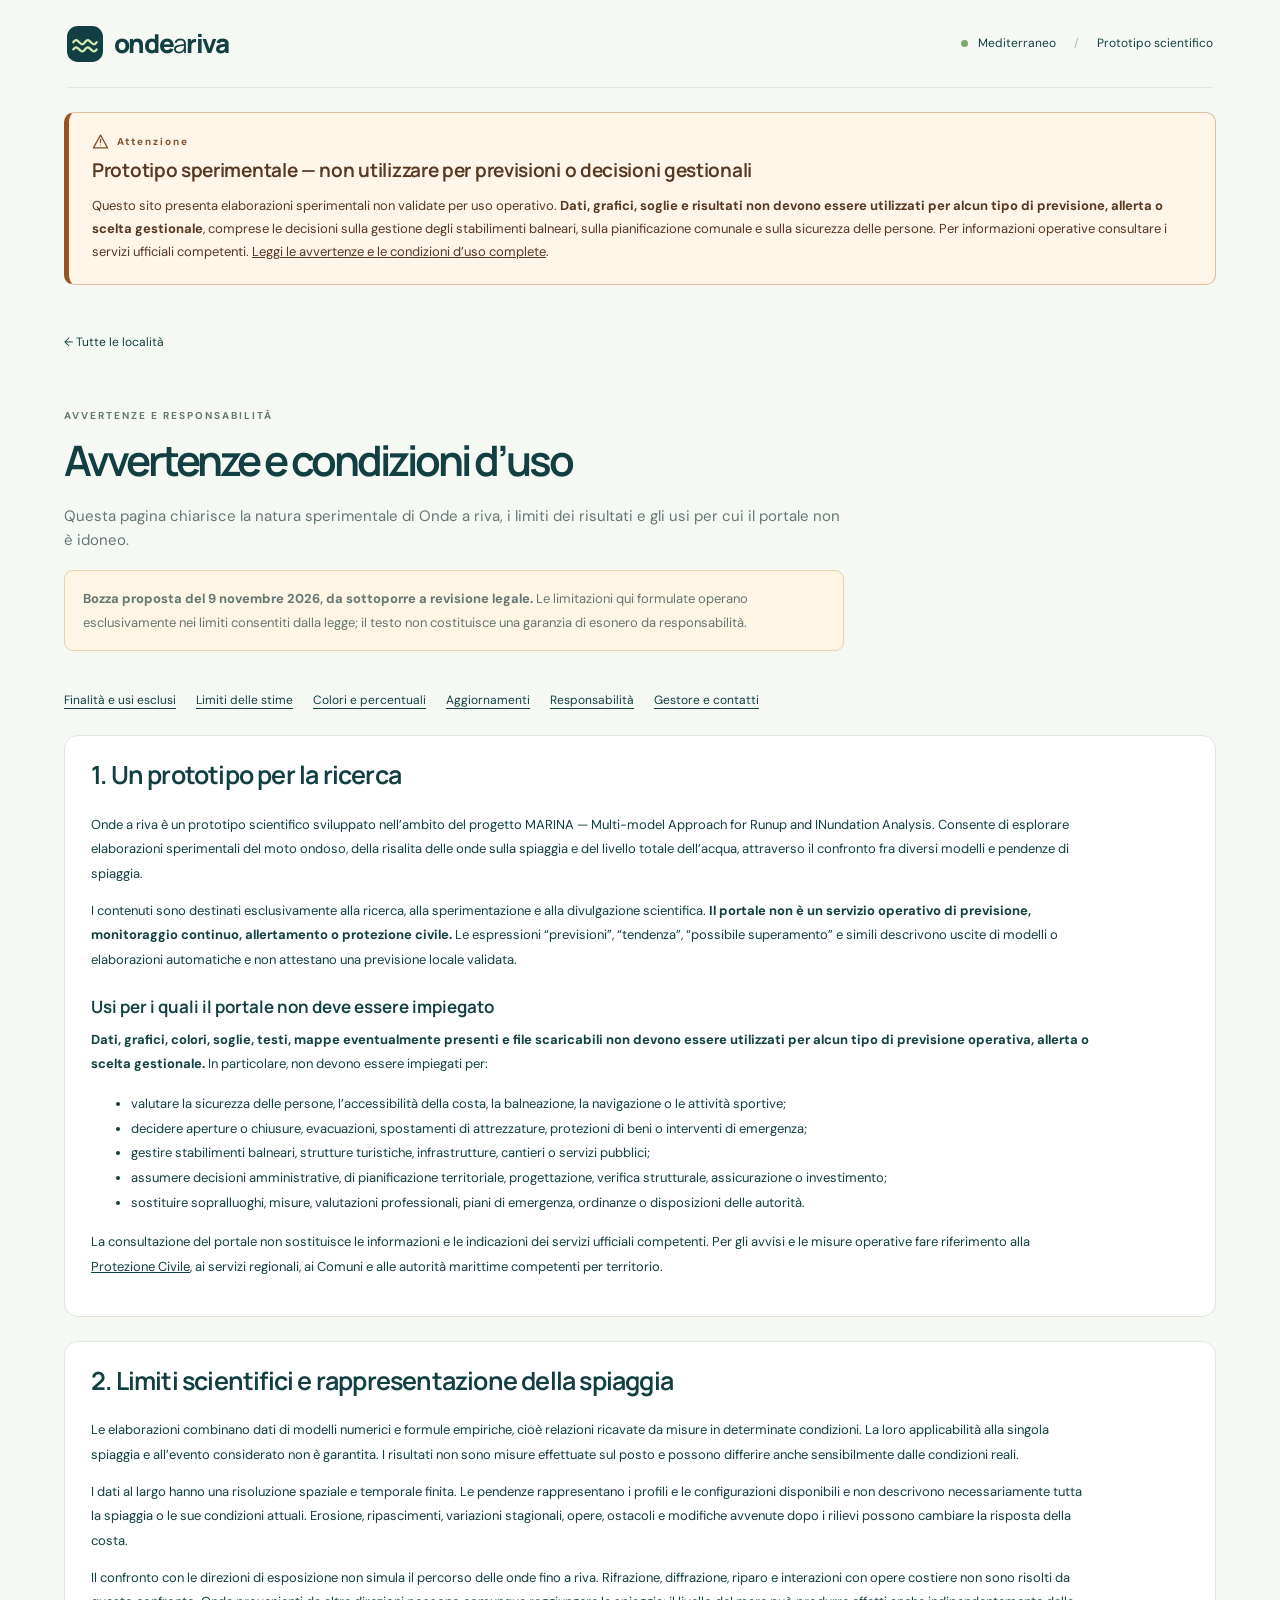
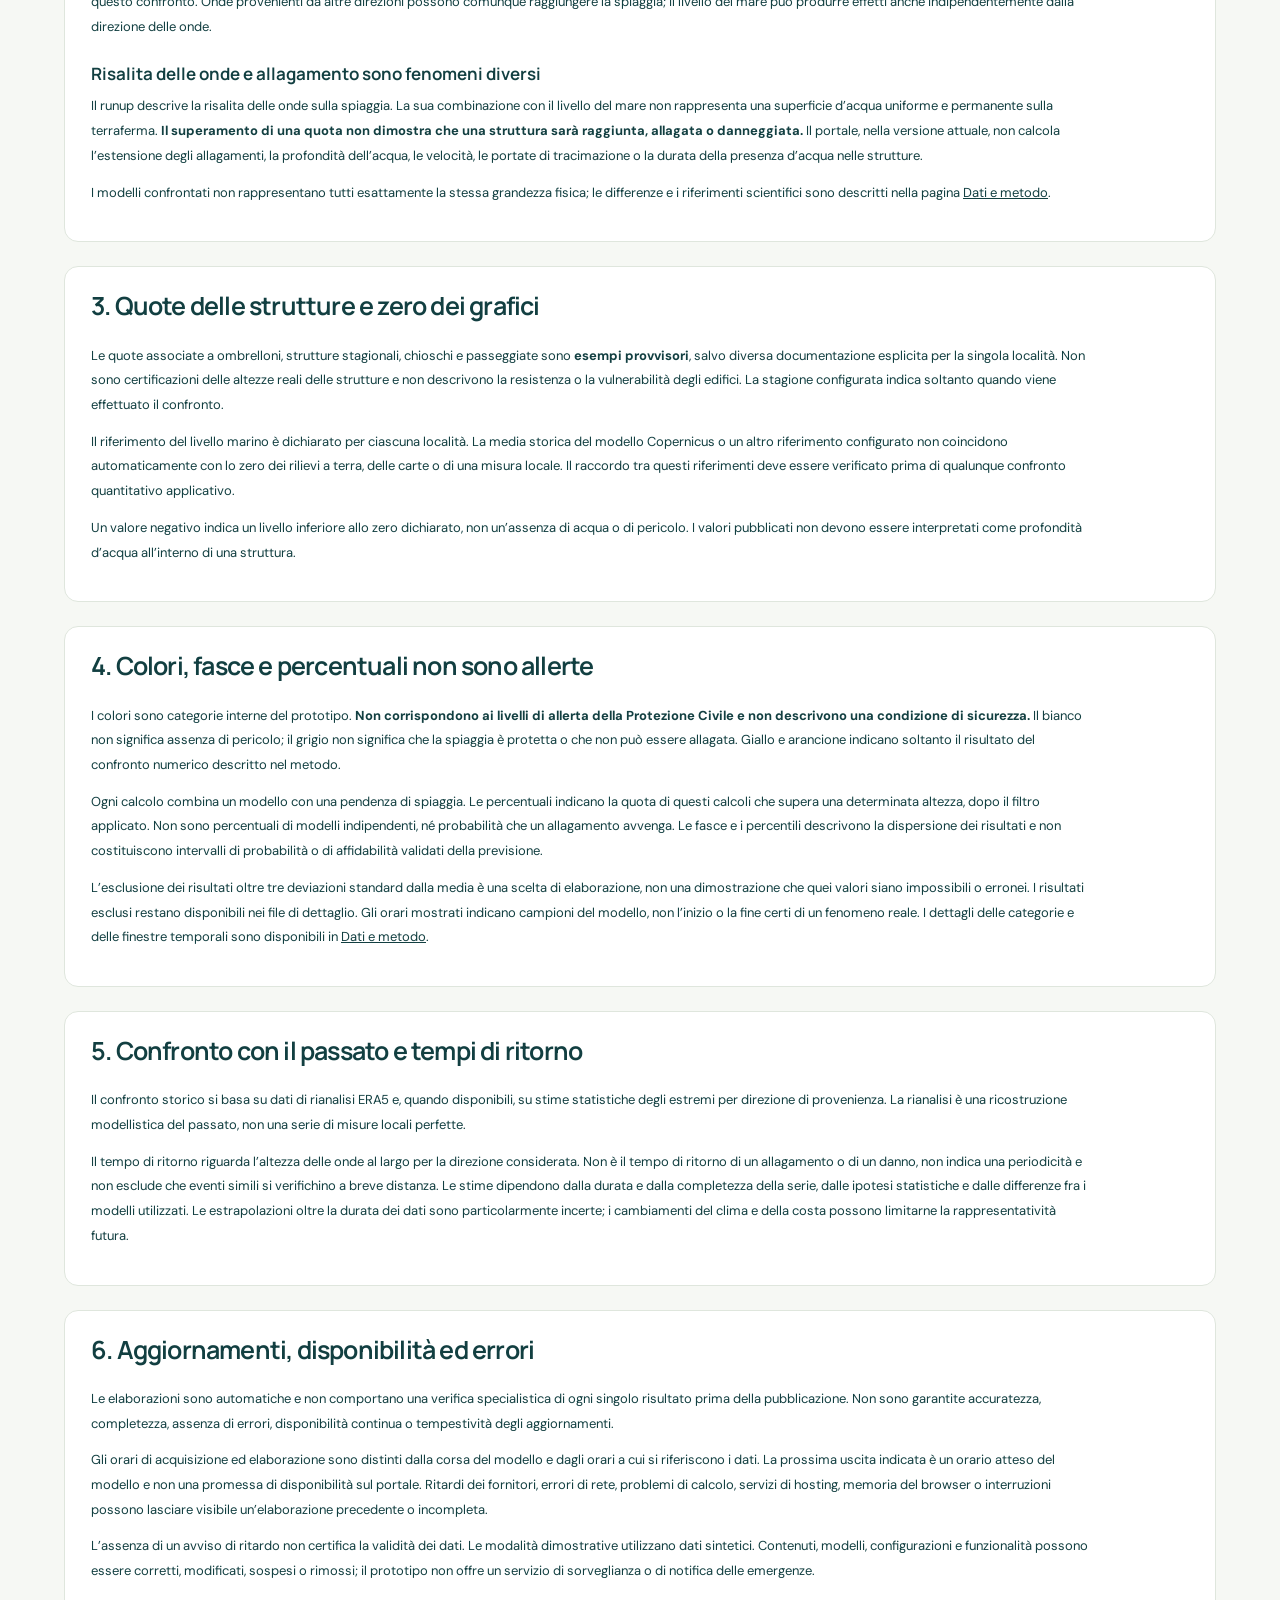
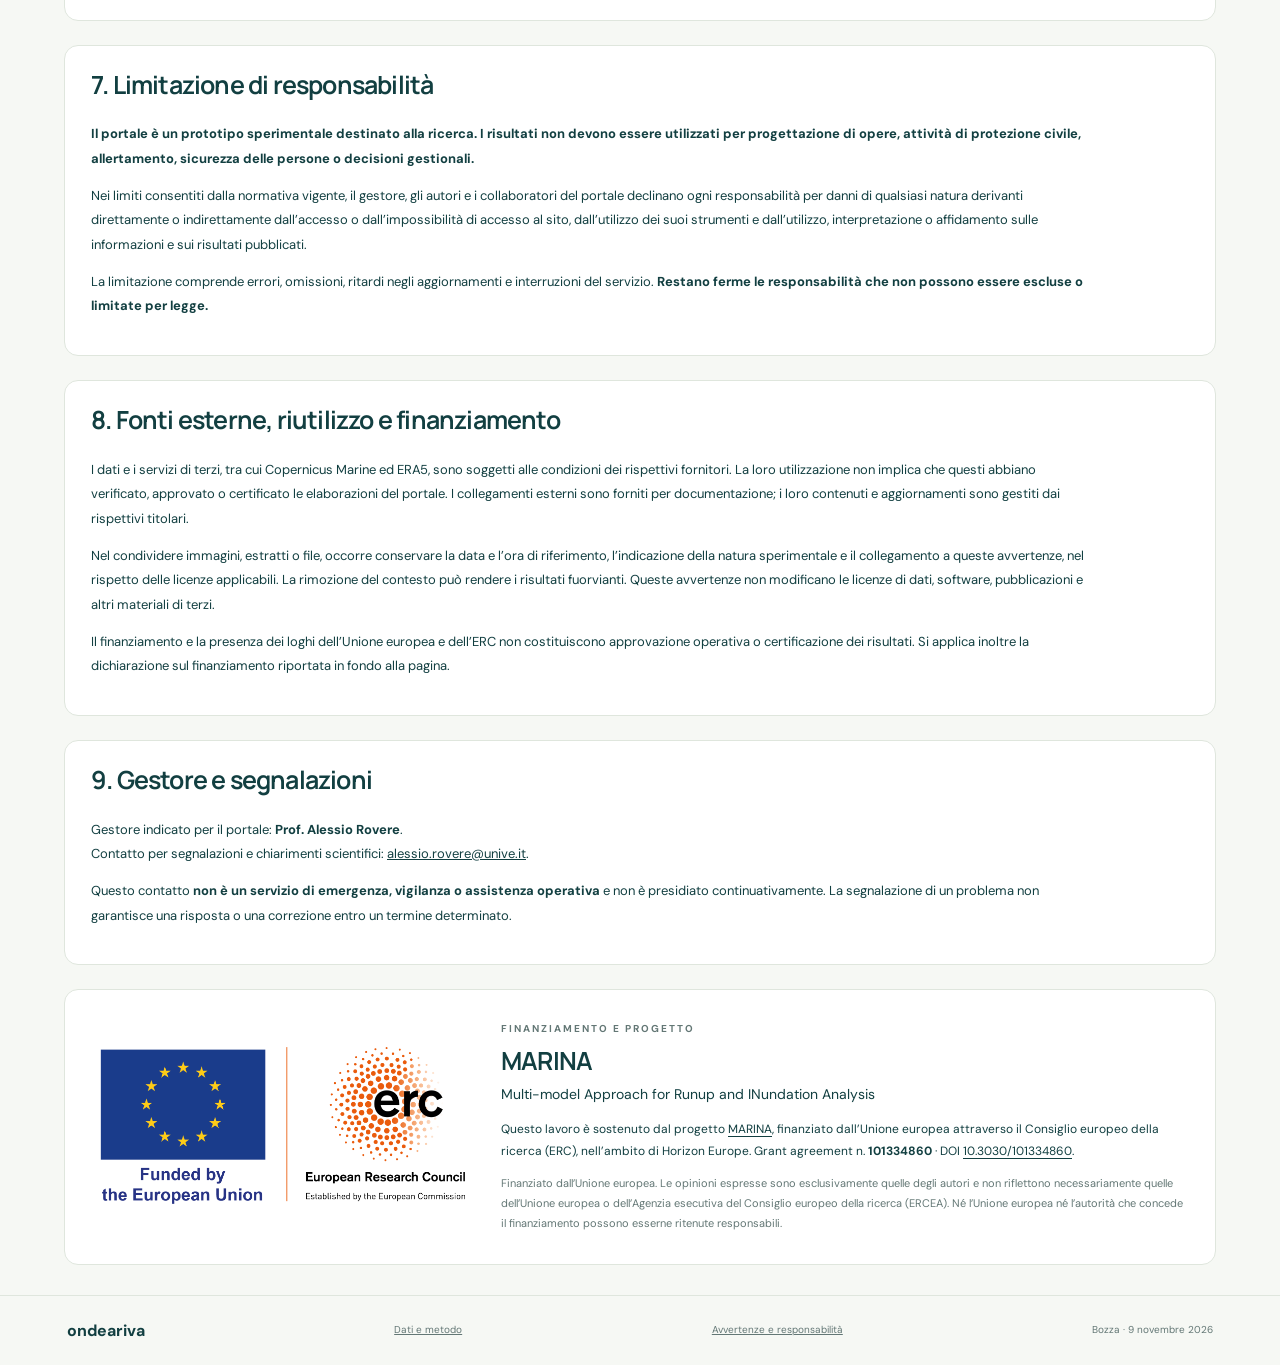
==== forecast_site/disclaimer.html @ bcc27bb1 "update legal disclaimer" ====
<!doctype html>
<html lang="it">
<head>
  <meta charset="utf-8">
  <meta name="viewport" content="width=device-width, initial-scale=1">
  <meta name="description" content="Avvertenze, limiti scientifici e condizioni d’uso del prototipo sperimentale Onde a riva.">
  <title>Avvertenze e responsabilità · Onde a riva</title>
  <link rel="icon" href="icon.svg" type="image/svg+xml">
  <link rel="stylesheet" href="styles.css?v=20261109-testi">
</head>
<body>
  <a class="skip" href="#main">Vai al contenuto</a>
  <header class="topbar">
    <a class="brand" href="./" aria-label="Onde a riva, selezione località"><img src="icon.svg" alt="" width="36" height="36"><span>onde<span class="brand-light">a</span>riva</span></a>
    <div class="top-meta"><span class="dot"></span> Mediterraneo <span class="divider">/</span> Prototipo scientifico</div>
  </header>
  <main id="main">
    <aside id="experimental-disclaimer" class="experimental-disclaimer" aria-labelledby="experimental-title">
      <p class="eyebrow warning-label"><svg class="warning-icon" viewBox="0 0 24 24" width="17" height="17" fill="none" stroke="currentColor" stroke-width="1.8" stroke-linecap="round" stroke-linejoin="round" aria-hidden="true" focusable="false"><path d="M12 3 2 21h20L12 3Z"/><path d="M12 9v4.5"/><circle cx="12" cy="17" r=".8" fill="currentColor" stroke="none"/></svg><span>Attenzione</span></p>
      <h2 id="experimental-title">Prototipo sperimentale — non utilizzare per previsioni o decisioni gestionali</h2>
      <p>Questo sito presenta elaborazioni sperimentali non validate per uso operativo. <strong>Dati, grafici, soglie e risultati non devono essere utilizzati per alcun tipo di previsione, allerta o scelta gestionale</strong>, comprese le decisioni sulla gestione degli stabilimenti balneari, sulla pianificazione comunale e sulla sicurezza delle persone. Per informazioni operative consultare i servizi ufficiali competenti. <a href="disclaimer.html">Leggi le avvertenze e le condizioni d’uso complete</a>.</p>
    </aside>
<a class="back" href="./">← Tutte le località</a>
<div class="method-heading">
  <p class="eyebrow">AVVERTENZE E RESPONSABILITÀ</p>
  <h1>Avvertenze e condizioni d’uso</h1>
  <p>Questa pagina chiarisce la natura sperimentale di Onde a riva, i limiti dei risultati e gli usi per cui il portale non è idoneo.</p>
  <p class="legal-draft"><strong>Bozza proposta del 9 novembre 2026, da sottoporre a revisione legale.</strong> Le limitazioni qui formulate operano esclusivamente nei limiti consentiti dalla legge; il testo non costituisce una garanzia di esonero da responsabilità.</p>
</div>
<nav class="method-nav" aria-label="Indice delle avvertenze">
  <a href="#finalita">Finalità e usi esclusi</a><a href="#limiti">Limiti delle stime</a><a href="#colori">Colori e percentuali</a><a href="#aggiornamenti">Aggiornamenti</a><a href="#responsabilita">Responsabilità</a><a href="#contatti">Gestore e contatti</a>
</nav>
<section id="finalita" class="panel method-section">
  <h2>1. Un prototipo per la ricerca</h2>
  <p>Onde a riva è un prototipo scientifico sviluppato nell’ambito del progetto MARINA — Multi-model Approach for Runup and INundation Analysis. Consente di esplorare elaborazioni sperimentali del moto ondoso, della risalita delle onde sulla spiaggia e del livello totale dell’acqua, attraverso il confronto fra diversi modelli e pendenze di spiaggia.</p>
  <p>I contenuti sono destinati esclusivamente alla ricerca, alla sperimentazione e alla divulgazione scientifica. <strong>Il portale non è un servizio operativo di previsione, monitoraggio continuo, allertamento o protezione civile.</strong> Le espressioni “previsioni”, “tendenza”, “possibile superamento” e simili descrivono uscite di modelli o elaborazioni automatiche e non attestano una previsione locale validata.</p>
  <h3>Usi per i quali il portale non deve essere impiegato</h3>
  <p><strong>Dati, grafici, colori, soglie, testi, mappe eventualmente presenti e file scaricabili non devono essere utilizzati per alcun tipo di previsione operativa, allerta o scelta gestionale.</strong> In particolare, non devono essere impiegati per:</p>
  <ul>
    <li>valutare la sicurezza delle persone, l’accessibilità della costa, la balneazione, la navigazione o le attività sportive;</li>
    <li>decidere aperture o chiusure, evacuazioni, spostamenti di attrezzature, protezioni di beni o interventi di emergenza;</li>
    <li>gestire stabilimenti balneari, strutture turistiche, infrastrutture, cantieri o servizi pubblici;</li>
    <li>assumere decisioni amministrative, di pianificazione territoriale, progettazione, verifica strutturale, assicurazione o investimento;</li>
    <li>sostituire sopralluoghi, misure, valutazioni professionali, piani di emergenza, ordinanze o disposizioni delle autorità.</li>
  </ul>
  <p>La consultazione del portale non sostituisce le informazioni e le indicazioni dei servizi ufficiali competenti. Per gli avvisi e le misure operative fare riferimento alla <a href="https://www.protezionecivile.gov.it/it/" target="_blank" rel="noopener">Protezione Civile</a>, ai servizi regionali, ai Comuni e alle autorità marittime competenti per territorio.</p>
</section>
<section id="limiti" class="panel method-section">
  <h2>2. Limiti scientifici e rappresentazione della spiaggia</h2>
  <p>Le elaborazioni combinano dati di modelli numerici e formule empiriche, cioè relazioni ricavate da misure in determinate condizioni. La loro applicabilità alla singola spiaggia e all’evento considerato non è garantita. I risultati non sono misure effettuate sul posto e possono differire anche sensibilmente dalle condizioni reali.</p>
  <p>I dati al largo hanno una risoluzione spaziale e temporale finita. Le pendenze rappresentano i profili e le configurazioni disponibili e non descrivono necessariamente tutta la spiaggia o le sue condizioni attuali. Erosione, ripascimenti, variazioni stagionali, opere, ostacoli e modifiche avvenute dopo i rilievi possono cambiare la risposta della costa.</p>
  <p>Il confronto con le direzioni di esposizione non simula il percorso delle onde fino a riva. Rifrazione, diffrazione, riparo e interazioni con opere costiere non sono risolti da questo confronto. Onde provenienti da altre direzioni possono comunque raggiungere la spiaggia; il livello del mare può produrre effetti anche indipendentemente dalla direzione delle onde.</p>
  <h3>Risalita delle onde e allagamento sono fenomeni diversi</h3>
  <p>Il runup descrive la risalita delle onde sulla spiaggia. La sua combinazione con il livello del mare non rappresenta una superficie d’acqua uniforme e permanente sulla terraferma. <strong>Il superamento di una quota non dimostra che una struttura sarà raggiunta, allagata o danneggiata.</strong> Il portale, nella versione attuale, non calcola l’estensione degli allagamenti, la profondità dell’acqua, le velocità, le portate di tracimazione o la durata della presenza d’acqua nelle strutture.</p>
  <p>I modelli confrontati non rappresentano tutti esattamente la stessa grandezza fisica; le differenze e i riferimenti scientifici sono descritti nella pagina <a href="metodo.html#fonti">Dati e metodo</a>.</p>
</section>
<section id="quote" class="panel method-section">
  <h2>3. Quote delle strutture e zero dei grafici</h2>
  <p>Le quote associate a ombrelloni, strutture stagionali, chioschi e passeggiate sono <strong>esempi provvisori</strong>, salvo diversa documentazione esplicita per la singola località. Non sono certificazioni delle altezze reali delle strutture e non descrivono la resistenza o la vulnerabilità degli edifici. La stagione configurata indica soltanto quando viene effettuato il confronto.</p>
  <p>Il riferimento del livello marino è dichiarato per ciascuna località. La media storica del modello Copernicus o un altro riferimento configurato non coincidono automaticamente con lo zero dei rilievi a terra, delle carte o di una misura locale. Il raccordo tra questi riferimenti deve essere verificato prima di qualunque confronto quantitativo applicativo.</p>
  <p>Un valore negativo indica un livello inferiore allo zero dichiarato, non un’assenza di acqua o di pericolo. I valori pubblicati non devono essere interpretati come profondità d’acqua all’interno di una struttura.</p>
</section>
<section id="colori" class="panel method-section">
  <h2>4. Colori, fasce e percentuali non sono allerte</h2>
  <p>I colori sono categorie interne del prototipo. <strong>Non corrispondono ai livelli di allerta della Protezione Civile e non descrivono una condizione di sicurezza.</strong> Il bianco non significa assenza di pericolo; il grigio non significa che la spiaggia è protetta o che non può essere allagata. Giallo e arancione indicano soltanto il risultato del confronto numerico descritto nel metodo.</p>
  <p>Ogni calcolo combina un modello con una pendenza di spiaggia. Le percentuali indicano la quota di questi calcoli che supera una determinata altezza, dopo il filtro applicato. Non sono percentuali di modelli indipendenti, né probabilità che un allagamento avvenga. Le fasce e i percentili descrivono la dispersione dei risultati e non costituiscono intervalli di probabilità o di affidabilità validati della previsione.</p>
  <p>L’esclusione dei risultati oltre tre deviazioni standard dalla media è una scelta di elaborazione, non una dimostrazione che quei valori siano impossibili o erronei. I risultati esclusi restano disponibili nei file di dettaglio. Gli orari mostrati indicano campioni del modello, non l’inizio o la fine certi di un fenomeno reale. I dettagli delle categorie e delle finestre temporali sono disponibili in <a href="metodo.html#colori">Dati e metodo</a>.</p>
</section>
<section id="storico" class="panel method-section">
  <h2>5. Confronto con il passato e tempi di ritorno</h2>
  <p>Il confronto storico si basa su dati di rianalisi ERA5 e, quando disponibili, su stime statistiche degli estremi per direzione di provenienza. La rianalisi è una ricostruzione modellistica del passato, non una serie di misure locali perfette.</p>
  <p>Il tempo di ritorno riguarda l’altezza delle onde al largo per la direzione considerata. Non è il tempo di ritorno di un allagamento o di un danno, non indica una periodicità e non esclude che eventi simili si verifichino a breve distanza. Le stime dipendono dalla durata e dalla completezza della serie, dalle ipotesi statistiche e dalle differenze fra i modelli utilizzati. Le estrapolazioni oltre la durata dei dati sono particolarmente incerte; i cambiamenti del clima e della costa possono limitarne la rappresentatività futura.</p>
</section>
<section id="aggiornamenti" class="panel method-section">
  <h2>6. Aggiornamenti, disponibilità ed errori</h2>
  <p>Le elaborazioni sono automatiche e non comportano una verifica specialistica di ogni singolo risultato prima della pubblicazione. Non sono garantite accuratezza, completezza, assenza di errori, disponibilità continua o tempestività degli aggiornamenti.</p>
  <p>Gli orari di acquisizione ed elaborazione sono distinti dalla corsa del modello e dagli orari a cui si riferiscono i dati. La prossima uscita indicata è un orario atteso del modello e non una promessa di disponibilità sul portale. Ritardi dei fornitori, errori di rete, problemi di calcolo, servizi di hosting, memoria del browser o interruzioni possono lasciare visibile un’elaborazione precedente o incompleta.</p>
  <p>L’assenza di un avviso di ritardo non certifica la validità dei dati. Le modalità dimostrative utilizzano dati sintetici. Contenuti, modelli, configurazioni e funzionalità possono essere corretti, modificati, sospesi o rimossi; il prototipo non offre un servizio di sorveglianza o di notifica delle emergenze.</p>
</section>
<section id="responsabilita" class="panel method-section">
  <h2>7. Limitazione di responsabilità</h2>
  <p><strong>Il portale è un prototipo sperimentale destinato alla ricerca. I risultati non devono essere utilizzati per progettazione di opere, attività di protezione civile, allertamento, sicurezza delle persone o decisioni gestionali.</strong></p>
  <p>Nei limiti consentiti dalla normativa vigente, il gestore, gli autori e i collaboratori del portale declinano ogni responsabilità per danni di qualsiasi natura derivanti direttamente o indirettamente dall’accesso o dall’impossibilità di accesso al sito, dall’utilizzo dei suoi strumenti e dall’utilizzo, interpretazione o affidamento sulle informazioni e sui risultati pubblicati.</p>
  <p>La limitazione comprende errori, omissioni, ritardi negli aggiornamenti e interruzioni del servizio. <strong>Restano ferme le responsabilità che non possono essere escluse o limitate per legge.</strong></p>
</section>
<section id="terzi" class="panel method-section">
  <h2>8. Fonti esterne, riutilizzo e finanziamento</h2>
  <p>I dati e i servizi di terzi, tra cui Copernicus Marine ed ERA5, sono soggetti alle condizioni dei rispettivi fornitori. La loro utilizzazione non implica che questi abbiano verificato, approvato o certificato le elaborazioni del portale. I collegamenti esterni sono forniti per documentazione; i loro contenuti e aggiornamenti sono gestiti dai rispettivi titolari.</p>
  <p>Nel condividere immagini, estratti o file, occorre conservare la data e l’ora di riferimento, l’indicazione della natura sperimentale e il collegamento a queste avvertenze, nel rispetto delle licenze applicabili. La rimozione del contesto può rendere i risultati fuorvianti. Queste avvertenze non modificano le licenze di dati, software, pubblicazioni e altri materiali di terzi.</p>
  <p>Il finanziamento e la presenza dei loghi dell’Unione europea e dell’ERC non costituiscono approvazione operativa o certificazione dei risultati. Si applica inoltre la dichiarazione sul finanziamento riportata in fondo alla pagina.</p>
</section>
<section id="contatti" class="panel method-section">
  <h2>9. Gestore e segnalazioni</h2>
  <p>Gestore indicato per il portale: <strong>Prof. Alessio Rovere</strong>.<br>Contatto per segnalazioni e chiarimenti scientifici: <a href="mailto:alessio.rovere@unive.it">alessio.rovere@unive.it</a>.</p>
  <p>Questo contatto <strong>non è un servizio di emergenza, vigilanza o assistenza operativa</strong> e non è presidiato continuativamente. La segnalazione di un problema non garantisce una risposta o una correzione entro un termine determinato.</p>
</section>

    <section id="funding" class="funding" aria-labelledby="funding-title">
      <div class="funding-identity">
        <a href="https://erc.europa.eu/support/logos" target="_blank" rel="noopener"><img src="assets/eu-erc-horizon-europe.png" width="2907" height="1252" alt="Finanziato dall’Unione europea — European Research Council (ERC)"></a>
      </div>
      <div class="funding-copy">
        <p class="eyebrow">FINANZIAMENTO E PROGETTO</p>
        <h2 id="funding-title">MARINA</h2>
        <p class="funding-project">Multi-model Approach for Runup and INundation Analysis</p>
        <p>Questo lavoro è sostenuto dal progetto <a href="https://cordis.europa.eu/project/id/101334860/it" target="_blank" rel="noopener">MARINA</a>, finanziato dall’Unione europea attraverso il Consiglio europeo della ricerca (ERC), nell’ambito di Horizon Europe. Grant agreement n. <strong>101334860</strong> · DOI <a href="https://doi.org/10.3030/101334860" target="_blank" rel="noopener">10.3030/101334860</a>.</p>
        <p class="funding-disclaimer">Finanziato dall’Unione europea. Le opinioni espresse sono esclusivamente quelle degli autori e non riflettono necessariamente quelle dell’Unione europea o dell’Agenzia esecutiva del Consiglio europeo della ricerca (ERCEA). Né l’Unione europea né l’autorità che concede il finanziamento possono esserne ritenute responsabili.</p>
      </div>
    </section>
  </main>
  <footer><a class="footer-brand" href="./">ondeariva</a><a href="metodo.html">Dati e metodo</a><a href="disclaimer.html" aria-current="page">Avvertenze e responsabilità</a><span>Bozza · 9 novembre 2026</span></footer>
</body>
</html>
---- forecast_site/styles.css ----
@import url('https://fonts.googleapis.com/css2?family=DM+Sans:wght@400;500;600;700&family=Manrope:wght@400;500;600;650;700;800&display=swap');
:root{--ink:#123f41;--muted:#637775;--paper:#f6f8f4;--line:#dfe6dd;--accent:#d3edb6;--white:#fff;--orange:#bd5c34}
*{box-sizing:border-box}body{margin:0;background:var(--paper);color:var(--ink);font-family:'DM Sans',Arial,sans-serif;font-size:15px;line-height:1.6}a{color:inherit}button,a{-webkit-tap-highlight-color:transparent}button{font:inherit}a:focus-visible,button:focus-visible,summary:focus-visible{outline:3px solid #bc6a28;outline-offset:5px}[hidden]{display:none!important}.topbar{height:88px;margin:0 5.2%;border-bottom:1px solid var(--line);display:flex;align-items:center;justify-content:space-between}.brand{display:flex;align-items:center;gap:11px;text-decoration:none;font-family:Manrope,sans-serif;font-weight:800;font-size:26px;letter-spacing:-1.3px}.brand-light{font-weight:400}.top-meta{display:flex;align-items:center;gap:10px;font-size:12px}.dot{width:7px;height:7px;background:#7fa970;border-radius:50%}.divider{padding:0 8px;color:#aab9b0}main{max-width:1300px;margin:0 auto;padding:24px 5% 0}.notice{border-radius:9px;padding:12px 18px;background:#e7eddf;color:#354d3d;font-size:13px;line-height:1.6}.notice.demo,.notice.error{background:#fff0d9;color:#795023;border:1px solid #eed7b2}.notice.error{color:#813c31}.eyebrow{font-size:10px;font-weight:700;letter-spacing:2px;margin:0 0 11px;color:var(--muted)}h1,h2,h3{font-family:Manrope,Arial,sans-serif;line-height:1.22}h1{font-size:clamp(35px,4.7vw,65px);font-weight:650;letter-spacing:-3px;margin:0}h2{font-size:25px;font-weight:650;letter-spacing:-.8px;margin:0}h3{font-size:17px;margin:0 0 10px;font-weight:650}p{margin:0 0 12px}.hero{padding:57px 0 52px;position:relative;overflow:hidden}.hero:after{content:'≈';font-family:Georgia,serif;position:absolute;right:2%;top:-85px;font-size:380px;font-weight:400;line-height:1;color:#e4ebdf;z-index:-1;transform:rotate(-12deg)}.hero h1 span{color:#76937c}.intro{color:var(--muted);font-size:16px;margin:24px 0 20px;line-height:1.8}.hero-tags{display:flex;gap:8px;flex-wrap:wrap}.hero-tags span,.tag{font-size:10px;border:1px solid #ccd9c5;padding:5px 11px;border-radius:30px}.section-heading{display:flex;align-items:end;justify-content:space-between;margin:0 0 20px;gap:20px}.section-heading .muted{font-size:12px}.muted{color:var(--muted)}.explore-grid{display:grid;grid-template-columns:1.4fr 1fr;gap:20px}#map{height:390px;border:1px solid var(--line);border-radius:15px;overflow:hidden;background:#e2ebe2;z-index:0}.map-placeholder{padding:40px;text-align:center}.location-cards{display:grid;gap:15px}.location-card{border:1px solid var(--line);border-radius:15px;background:white;padding:25px 27px;text-decoration:none;display:flex;flex-direction:column;justify-content:space-between;transition:transform .15s,border-color .15s}.location-card:hover{transform:translateY(-3px);border-color:#9cbba2}.location-card .card-top{display:flex;justify-content:space-between;align-items:center}.card-index{font-size:10px;color:#8b9a8e;letter-spacing:2px}.card-arrow{background:var(--accent);height:31px;width:31px;display:grid;place-items:center;border-radius:50%;font-size:19px}.location-card h3{font-size:24px;letter-spacing:-1px;margin:15px 0 4px}.location-card p{font-size:12px;color:var(--muted)}.card-bottom{font-size:11px;border-top:1px solid var(--line);padding-top:12px;margin-top:15px;display:flex;justify-content:space-between;gap:10px}.method-strip{display:flex;align-items:center;gap:25px;padding:26px 0;margin:35px 0 55px;border-top:1px solid var(--line);border-bottom:1px solid var(--line)}.section-number{font-size:22px;font-weight:500;color:#88a38a;white-space:nowrap}.method-strip div{max-width:650px}.method-strip h3{font-size:15px}.method-strip p{font-size:12px;color:var(--muted);margin:0}.method-strip a{margin-left:auto;white-space:nowrap;font-size:12px;text-underline-offset:5px}.back{display:inline-block;text-decoration:none;margin:30px 0 23px;font-size:12px}.detail-heading{display:flex;justify-content:space-between;align-items:center;gap:20px;margin-bottom:22px}.detail-heading h1{font-size:43px;letter-spacing:-2px}.detail-heading p.muted{font-size:12px;margin-top:11px}.button{border-radius:7px;background:var(--ink);color:white;text-decoration:none;padding:10px 17px;font-size:12px;white-space:nowrap}.assumption{display:flex;align-items:baseline;gap:16px;padding:15px 19px;border:1px solid #e6d2ae;border-radius:9px;background:#fff5e5;font-size:12px;margin-bottom:22px}.assumption strong{white-space:nowrap}.metrics{display:grid;grid-template-columns:repeat(3,1fr);gap:15px;margin:0 0 24px}.metric{background:white;border:1px solid var(--line);border-radius:11px;padding:20px 23px}.metric-label{font-size:11px;color:var(--muted)}.metric-value{font-family:Manrope,sans-serif;font-size:33px;font-weight:650;line-height:1.4;letter-spacing:-1px}.metric-value small{font-size:14px;letter-spacing:0}.metric-note{font-size:10px;color:var(--muted)}.panel{background:white;border:1px solid var(--line);border-radius:14px;padding:24px 26px;margin-bottom:24px}.panel-heading{display:flex;justify-content:space-between;align-items:center;gap:20px}.panel-heading h2{font-size:22px}.panel-heading .eyebrow{font-size:9px}.small{font-size:10px}.chart-caption{font-size:11px;line-height:1.8;color:var(--muted);margin-top:14px;max-width:950px}.chart{height:365px;width:100%}.daily-grid{display:grid;grid-template-columns:repeat(auto-fit,minmax(165px,1fr));gap:12px;margin-bottom:27px}.day-card{border:1px solid var(--line);border-radius:10px;background:white;padding:18px}.day-card h3{font-size:12px;text-transform:capitalize;color:var(--muted)}.day-max{font-size:26px;font-weight:600;letter-spacing:-1px}.day-card p{font-size:10px;color:var(--muted);margin-top:8px}.day-strip{height:4px;background:#b2c7a5;border-radius:4px;margin-top:14px}.threshold-row{display:grid;grid-template-columns:70px 1fr 145px;gap:18px;padding:20px 0;border-top:1px solid var(--line);align-items:center}.threshold-level{font-size:22px;font-family:Manrope,sans-serif;font-weight:650;letter-spacing:-.7px}.threshold-description{font-size:12px;font-weight:500}.threshold-season{font-size:10px;color:var(--muted);display:block;margin-top:4px}.threshold-stat{text-align:right;font-size:11px}.threshold-stat strong{display:block;font-size:22px;font-weight:600}.fraction-bar{height:4px;border-radius:3px;background:#e9eee5;margin-top:7px}.fraction-bar span{display:block;height:100%;border-radius:3px;background:#b36d45}.event-title{font-size:12px;margin:20px 0 10px}.events-wrap{max-height:280px;overflow:auto}.events-table{width:100%;border-collapse:collapse;font-size:11px;text-align:left}.events-table th,.events-table td{padding:10px 8px;border-bottom:1px solid var(--line)}.events-table th{font-weight:500;color:var(--muted);position:sticky;top:0;background:white}details summary{cursor:pointer;font-size:13px;font-weight:600}details[open] summary{margin-bottom:20px}#parameters{font-size:12px;color:var(--muted)}#parameters dl{display:grid;grid-template-columns:160px 1fr;gap:10px}#parameters dt{font-weight:600;color:var(--ink)}#parameters dd{margin:0}.methodology{border-top:1px solid var(--line);padding:37px 0}.methodology>h2{margin-bottom:25px}.method-grid{display:grid;grid-template-columns:repeat(3,1fr);gap:35px}.method-grid h3{font-size:14px}.method-grid p{font-size:12px;color:var(--muted);line-height:1.9}.methodology details{margin-top:22px;border-top:1px solid var(--line);padding-top:20px}#references{font-size:11px;color:var(--muted)}#model-references p{margin-bottom:12px}footer{padding:22px 5.2%;margin-top:16px;border-top:1px solid var(--line);display:flex;align-items:center;justify-content:space-between;gap:20px;font-size:10px;color:var(--muted)}.footer-brand{font-size:16px;color:var(--ink);text-decoration:none;font-weight:700}.skip{position:absolute;left:-1000px}.skip:focus{left:10px;top:10px;background:white;padding:12px;z-index:1000}.leaflet-tooltip{font-family:inherit;font-size:12px;border:0;box-shadow:0 2px 12px #123f4120;padding:7px 12px}.map-pin{width:20px;height:20px;border-radius:50%;background:#194e4c;border:4px solid #d3edb6;box-shadow:0 0 0 5px #123f411c}.plotly .modebar{background:transparent!important}
@media(min-width:1500px){main{padding-left:40px;padding-right:40px}}@media(max-width:760px){.topbar{height:70px}.brand{font-size:22px}.top-meta{font-size:10px;gap:6px}.top-meta .divider{padding:0 1px}main{padding-top:16px}h1{letter-spacing:-1.6px}.hero{padding:40px 0 35px}.hero:after{font-size:230px;right:-10%;top:-30px}.intro{font-size:14px}.explore-grid{grid-template-columns:1fr}#map{height:300px}.location-cards{grid-template-columns:1fr 1fr}.location-card{padding:18px}.location-card h3{font-size:20px}.card-bottom{display:block}.card-bottom span{display:block}.section-heading{align-items:start}.section-heading>.muted{display:none}.method-strip{gap:15px;flex-wrap:wrap;margin-bottom:35px}.method-strip div{flex:1}.method-strip a{margin-left:64px}.detail-heading{align-items:start}.detail-heading h1{font-size:32px;letter-spacing:-1px}.button{font-size:10px;padding:8px 10px}.assumption{display:block}.assumption strong{display:block;margin-bottom:4px}.metrics{gap:8px}.metric{padding:15px 12px}.metric-value{font-size:26px}.metric-label{font-size:10px}.panel{padding:20px 15px}.panel-heading{align-items:start}.panel-heading h2{font-size:20px}.panel-heading>.small{max-width:95px;text-align:right}.chart{height:330px}.method-grid{grid-template-columns:1fr;gap:15px}.threshold-row{grid-template-columns:55px 1fr 85px;gap:10px}.threshold-level{font-size:19px}.threshold-description{font-size:11px}.threshold-stat{font-size:10px}.threshold-stat strong{font-size:19px}footer{flex-wrap:wrap}.daily-grid{grid-template-columns:repeat(2,1fr)}}@media(max-width:420px){.top-meta{max-width:150px;flex-wrap:wrap;justify-content:end;line-height:1.1}.location-cards{grid-template-columns:1fr}.detail-heading{display:block}.button{display:inline-block;margin-top:10px}.metric-value{font-size:22px}.metrics{grid-template-columns:1fr}.metric{display:grid;grid-template-columns:1fr auto;gap:3px}.metric-note{grid-column:1/-1}}
.outlook-panel{background:#eaf0e3;border-color:#cfdcc5}.outlook-panel h3{font-size:21px;margin:18px 0 8px}.outlook-panel p{font-size:13px;max-width:850px}.outlook-panel .small{font-size:11px;color:#637775}.threshold-key{display:grid;grid-template-columns:repeat(2,minmax(0,1fr));gap:10px 18px;margin:18px 0}.threshold-key>div{display:flex;gap:9px;align-items:center;font-size:11px}.threshold-key strong{white-space:nowrap}.threshold-swatch{display:block;flex:none;width:23px;border-top:2px dashed var(--threshold-color)}.impact-day{padding:20px;min-width:0}.impact-day h3{font-size:13px}.impact-day .day-impact{font-size:15px;font-weight:600;line-height:1.5;margin-bottom:12px}.impact-day p{font-size:11px;line-height:1.8}.day-time{font-size:12px;font-weight:600;color:#194e4c;margin-top:14px}.impact-day .day-range{border-top:1px solid #dfe6dd;padding-top:12px}.impact-day .season-note{background:#fff2de;border-radius:6px;padding:8px;color:#795023}#detail .daily-grid{grid-template-columns:repeat(auto-fit,minmax(230px,1fr))}.threshold-explained{display:grid;grid-template-columns:75px 1fr;gap:20px;border-top:1px solid var(--line);padding:22px 0}.threshold-explained h3{font-size:16px;margin-bottom:8px}.threshold-explained p{font-size:12px;color:var(--muted);line-height:1.8}.threshold-explained details{margin-top:12px}.threshold-explained summary{font-size:11px;font-weight:500;text-decoration:underline;text-underline-offset:3px}.threshold-explained details[open] summary{margin-bottom:10px}.climate-summary{background:#edf2e7;padding:19px 21px;border-radius:9px;margin-top:20px}.climate-summary h3{font-size:16px}.climate-summary p{font-size:12px;line-height:1.8}.climate-summary p:last-child{margin:0}#sealevel-chart{height:270px}@media(max-width:760px){.threshold-key{grid-template-columns:1fr}.threshold-explained{grid-template-columns:55px 1fr;gap:12px}.outlook-panel h3{font-size:18px}#detail .daily-grid{grid-template-columns:1fr}.climate-summary{padding:16px}.events-table{min-width:530px}}

/* Shared, persistent notices: visible on the home page and every location route. */
.experimental-disclaimer{border:1px solid #dfc09c;border-left:5px solid #99531f;border-radius:10px;background:#fff5e8;color:#58371f;padding:20px 23px;margin-bottom:18px}
.experimental-disclaimer .eyebrow{color:#815027;margin-bottom:7px}
.experimental-disclaimer .warning-label{display:flex;align-items:center;gap:8px}
.experimental-disclaimer .warning-icon{display:block;flex-shrink:0}
.experimental-disclaimer h2{font-size:19px;line-height:1.4;letter-spacing:-.3px;margin-bottom:10px}
.experimental-disclaimer p:last-child{font-size:13px;line-height:1.8;margin:0;max-width:1100px}
.funding{display:grid;grid-template-columns:minmax(250px,370px) minmax(0,1fr);align-items:center;gap:36px;margin:0 0 30px;padding:30px;border:1px solid var(--line);border-radius:14px;background:#fff}
.funding-identity a{display:block}
.funding-identity img{display:block;width:100%;height:auto}
.funding h2{font-size:25px;margin:0 0 5px}
.funding-copy p{font-size:12px;line-height:1.8}
.funding-copy .eyebrow{font-size:10px;margin-bottom:8px}
.funding-copy .funding-project{font-size:14px;margin-bottom:12px}
.funding-copy .funding-disclaimer{font-size:11px;color:var(--muted);margin-bottom:0}
.funding-copy a{text-underline-offset:3px;overflow-wrap:anywhere}
@media(max-width:760px){.experimental-disclaimer{padding:17px}.experimental-disclaimer h2{font-size:17px}.experimental-disclaimer p:last-child{font-size:12px}.funding{grid-template-columns:1fr;gap:24px;padding:23px}.funding-identity{width:100%;max-width:370px}.funding-copy .funding-disclaimer{font-size:12px}}

.direction-summary{padding:19px 22px;margin-bottom:22px;background:#fff;border:1px solid var(--line);border-radius:11px}
.direction-summary h3{font-size:16px}.direction-summary p{font-size:12px;line-height:1.8}.direction-summary p:last-child{margin-bottom:0}
.impact-day .direction-day{border-top:1px solid var(--line);padding-top:10px;color:var(--ink)}
.climate-comparison{display:flex;align-items:center;gap:19px;margin:16px 0}.climate-comparison>strong{font-family:Manrope,Arial,sans-serif;font-size:32px;line-height:1.2;white-space:nowrap}
.climate-comparison>span{font-size:12px;color:var(--muted)}.climate-summary details{margin-top:16px}.climate-summary details p{font-size:12px;margin-top:12px}
.reference-explanation{font-size:12px;margin:14px 0}.reference-explanation p{font-size:12px;margin-top:12px;max-width:950px}
@media(max-width:760px){.direction-summary{padding:17px}.climate-comparison{gap:14px}.climate-comparison>strong{font-size:27px}}

.sector-selector{display:flex;flex-direction:column;gap:6px;font-size:12px;margin:18px 0;max-width:600px}.sector-selector select{font:inherit;padding:10px 12px;border:1px solid var(--line);border-radius:7px;background:#fff;color:var(--ink);width:100%}.extreme-peak{font-size:13px}.extreme-chart{height:390px}.extremes-method{font-size:12px;margin-top:18px}.extremes-method p{font-size:12px;line-height:1.8;margin-top:12px}

/* Period, days and structures share a comparison scale; direction is separate. */
.impact-white{--impact-bg:#fff;--impact-border:#b9c7c2;--impact-solid:#8a9b95}
.impact-yellow{--impact-bg:#fff3c4;--impact-border:#d4bd64;--impact-solid:#96731b}
.impact-orange{--impact-bg:#ffdfbd;--impact-border:#d29c65;--impact-solid:#ae5e29}
.impact-unavailable{--impact-bg:#edf0ef;--impact-border:#bac4c1;--impact-solid:#788c86}
.top-meta a{text-underline-offset:4px}
.outlook-panel{background:var(--impact-bg);border-color:var(--impact-border);padding:27px 29px}
.outlook-panel h2{font-size:28px}.outlook-panel h3{font-size:22px;max-width:620px;margin:13px 0}
.trend-content{display:grid;grid-template-columns:1.4fr 1fr;gap:35px;margin:23px 0}
.model-agreement{font-size:15px!important;line-height:1.7}.model-agreement strong{font-size:22px}.agreement-time{font-size:12px}
.trend-direction{padding-left:25px;border-left:1px solid var(--impact-border)}.trend-direction p{font-size:13px;margin-top:10px}.trend-direction .small{font-size:11px}
.impact-badge{display:inline-flex;align-items:center;gap:7px;font-size:10px;font-weight:700;border:1px solid var(--impact-border);border-radius:20px;padding:4px 10px;background:var(--impact-bg);white-space:nowrap;color:var(--ink)}
.impact-badge:before{content:'';width:8px;height:8px;border:1px solid var(--impact-solid);border-radius:50%;background:var(--impact-bg)}
.impact-legend{display:grid;grid-template-columns:repeat(4,minmax(0,1fr));gap:12px;margin-top:22px}.legend-item{display:flex;align-items:flex-start;gap:8px;font-size:10px;line-height:1.6}.legend-item strong{display:block;font-size:11px}
.impact-swatch{display:inline-block;width:19px;height:19px;flex:none;border:1px solid var(--impact-border);border-radius:5px;background:var(--impact-bg)}
.legend-note{font-size:11px!important;margin:14px 0 19px!important;line-height:1.8}.legend-note a,.technical-link a,.chart-caption a{text-underline-offset:3px}
.direction-badge{display:inline-flex;font-size:10px;font-weight:700;line-height:1.5;padding:4px 9px;border-radius:6px}.direction-away{background:#e5f1df;color:#28613d;border:1px solid #a6c69e}.direction-toward{background:#ffead5;color:#91421c;border:1px solid #dcb18a}.direction-unknown{background:#edf0ef;color:#526861;border:1px solid #bdc9c4}
.day-card.impact-day{background:var(--impact-bg);border-color:var(--impact-border);border-top:5px solid var(--impact-border);padding:19px}.day-heading{display:flex;align-items:flex-start;justify-content:space-between;gap:10px;flex-wrap:wrap;margin-bottom:16px}.day-heading h3{font-size:13px;color:var(--ink);margin:0;line-height:1.6}.day-heading .impact-badge{font-size:9px;padding:3px 8px}
.impact-day .day-impact{font-size:16px;line-height:1.5}.impact-day p{color:var(--ink);font-size:12px;line-height:1.7}.impact-day .day-range,.impact-day .direction-day{border-color:var(--impact-border)}.impact-day .direction-day p{font-size:11px}.impact-day .day-coverage{font-size:10px;color:var(--muted)}
.threshold-explained{grid-template-columns:82px 1fr;gap:23px;border:1px solid var(--impact-border);border-radius:12px;background:var(--impact-bg);padding:22px;margin-top:16px}.impact-asset{display:flex;flex-direction:column;gap:12px;align-items:center;padding-top:3px}.asset-icon{flex:none}.threshold-level small{font-size:12px;font-weight:400}
.impact-title{display:flex;justify-content:space-between;gap:15px;align-items:flex-start;flex-wrap:wrap}.impact-title h3{font-size:18px;line-height:1.5;margin-bottom:10px}.threshold-explained p{color:var(--ink);font-size:13px}.threshold-explained .threshold-season{font-size:11px;color:var(--muted);margin-top:11px}
.impact-agreement{margin:10px 0}.impact-agreement strong{font-size:22px}.impact-agreement span{font-size:12px}.agreement-meter{height:5px;background:#123f4112;border-radius:5px;max-width:360px}.agreement-meter span{display:block;height:100%;background:var(--impact-solid);border-radius:5px;min-width:2px}
.impact-windows{margin-top:17px;border-top:1px solid var(--impact-border);padding-top:14px}.impact-windows h4{font-size:12px;margin:0 0 8px}.impact-windows ul{list-style:none;padding:0;margin:0}.impact-windows li{display:flex;justify-content:space-between;gap:15px;flex-wrap:wrap;font-size:12px;padding:7px 0}.impact-windows li>span:last-child{font-size:11px}
.wave-direction-key{display:flex;flex-wrap:wrap;gap:8px;margin:14px 0 4px}.wave-direction-key .direction-badge{font-weight:500}.wave-series-key{display:flex;flex-wrap:wrap;gap:8px 22px;font-size:11px;line-height:1.7;margin:17px 0 9px}.wave-series-key>span{display:flex;align-items:center;gap:8px}.wave-series-key i{display:inline-block;width:20px;border-top:2px solid var(--series-color);flex:none}.wave-series-key i.dashed{border-top-style:dashed}
#wave-chart{height:650px}.technical-link{font-size:12px;color:var(--muted);margin:24px 0 35px}.chart-caption{font-size:12px}
.method-heading{padding:15px 0 28px}.method-heading h1{font-size:42px}.method-heading p{margin-top:18px;max-width:780px;color:var(--muted)}.method-nav{display:flex;gap:10px 20px;flex-wrap:wrap;margin:0 0 25px;font-size:12px}.method-nav a{text-underline-offset:4px}
.method-section h2{margin-bottom:22px}.method-section p,.method-section li{font-size:13px;line-height:1.9;max-width:1000px}.method-color-list p{padding:12px 15px;border:1px solid var(--impact-border);border-radius:8px;background:var(--impact-bg);display:flex;align-items:center;gap:10px;max-width:none}
.methodology .method-grid{grid-template-columns:1fr 1fr;gap:28px}.methodology .method-grid p{font-size:13px}.location-technical{border-top:1px solid var(--line);padding:20px 0}.location-technical summary{font-size:15px}.location-technical dl{display:grid;grid-template-columns:190px 1fr;gap:13px;font-size:12px;overflow-wrap:anywhere}.location-technical dt{font-weight:700}.location-technical dd{margin:0}.location-technical h4{margin:23px 0 10px}.method-section #references{font-size:12px}.method-section #model-references p{overflow-wrap:anywhere}
@media(max-width:850px){.trend-content{grid-template-columns:1fr;gap:22px}.trend-direction{border-left:0;border-top:1px solid var(--impact-border);padding:20px 0 0}.impact-legend{grid-template-columns:repeat(3,1fr)}.methodology .method-grid{grid-template-columns:1fr}}
@media(max-width:600px){.outlook-panel{padding:23px 19px}.outlook-panel h2{font-size:24px}.outlook-panel h3{font-size:20px}.impact-legend{grid-template-columns:1fr 1fr;gap:13px}.threshold-explained{grid-template-columns:45px 1fr;padding:18px 13px;gap:13px}.impact-asset .threshold-level{font-size:18px}.impact-title h3{font-size:16px}.impact-title .impact-badge{font-size:9px}.impact-windows li{display:block}.impact-windows li span{display:block}.impact-windows li span+span{margin-top:3px}.method-heading h1{font-size:32px}.method-color-list p{display:block}.method-color-list .impact-swatch{vertical-align:middle;margin-right:7px}.location-technical dl{grid-template-columns:1fr;gap:5px}.location-technical dd{margin-bottom:12px}}

.impact-gray{--impact-bg:#e4e8e7;--impact-border:#aeb9b5;--impact-solid:#647970}

.legal-draft{padding:16px 18px;border:1px solid #e6d2ae;border-radius:9px;background:#fff5e5;font-size:13px;line-height:1.8}.method-section h3{margin-top:24px}.method-section a{overflow-wrap:anywhere}
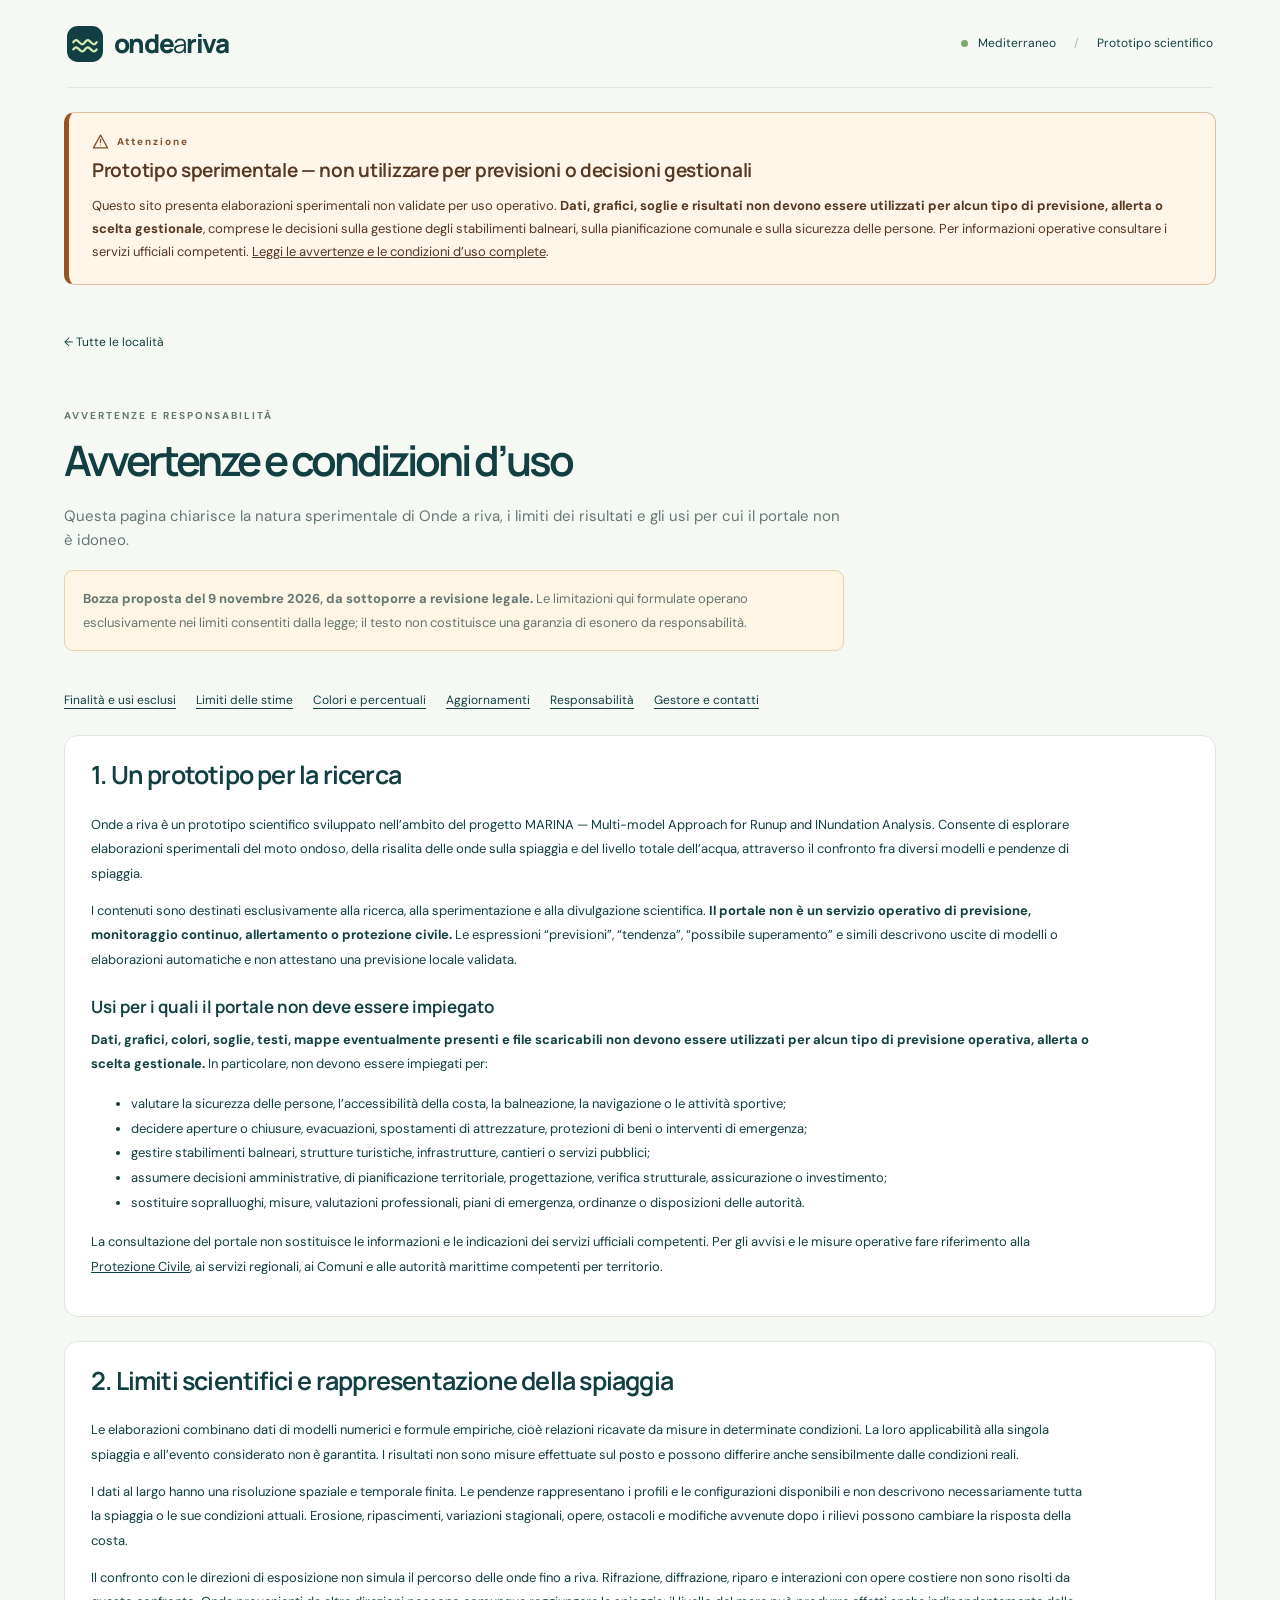
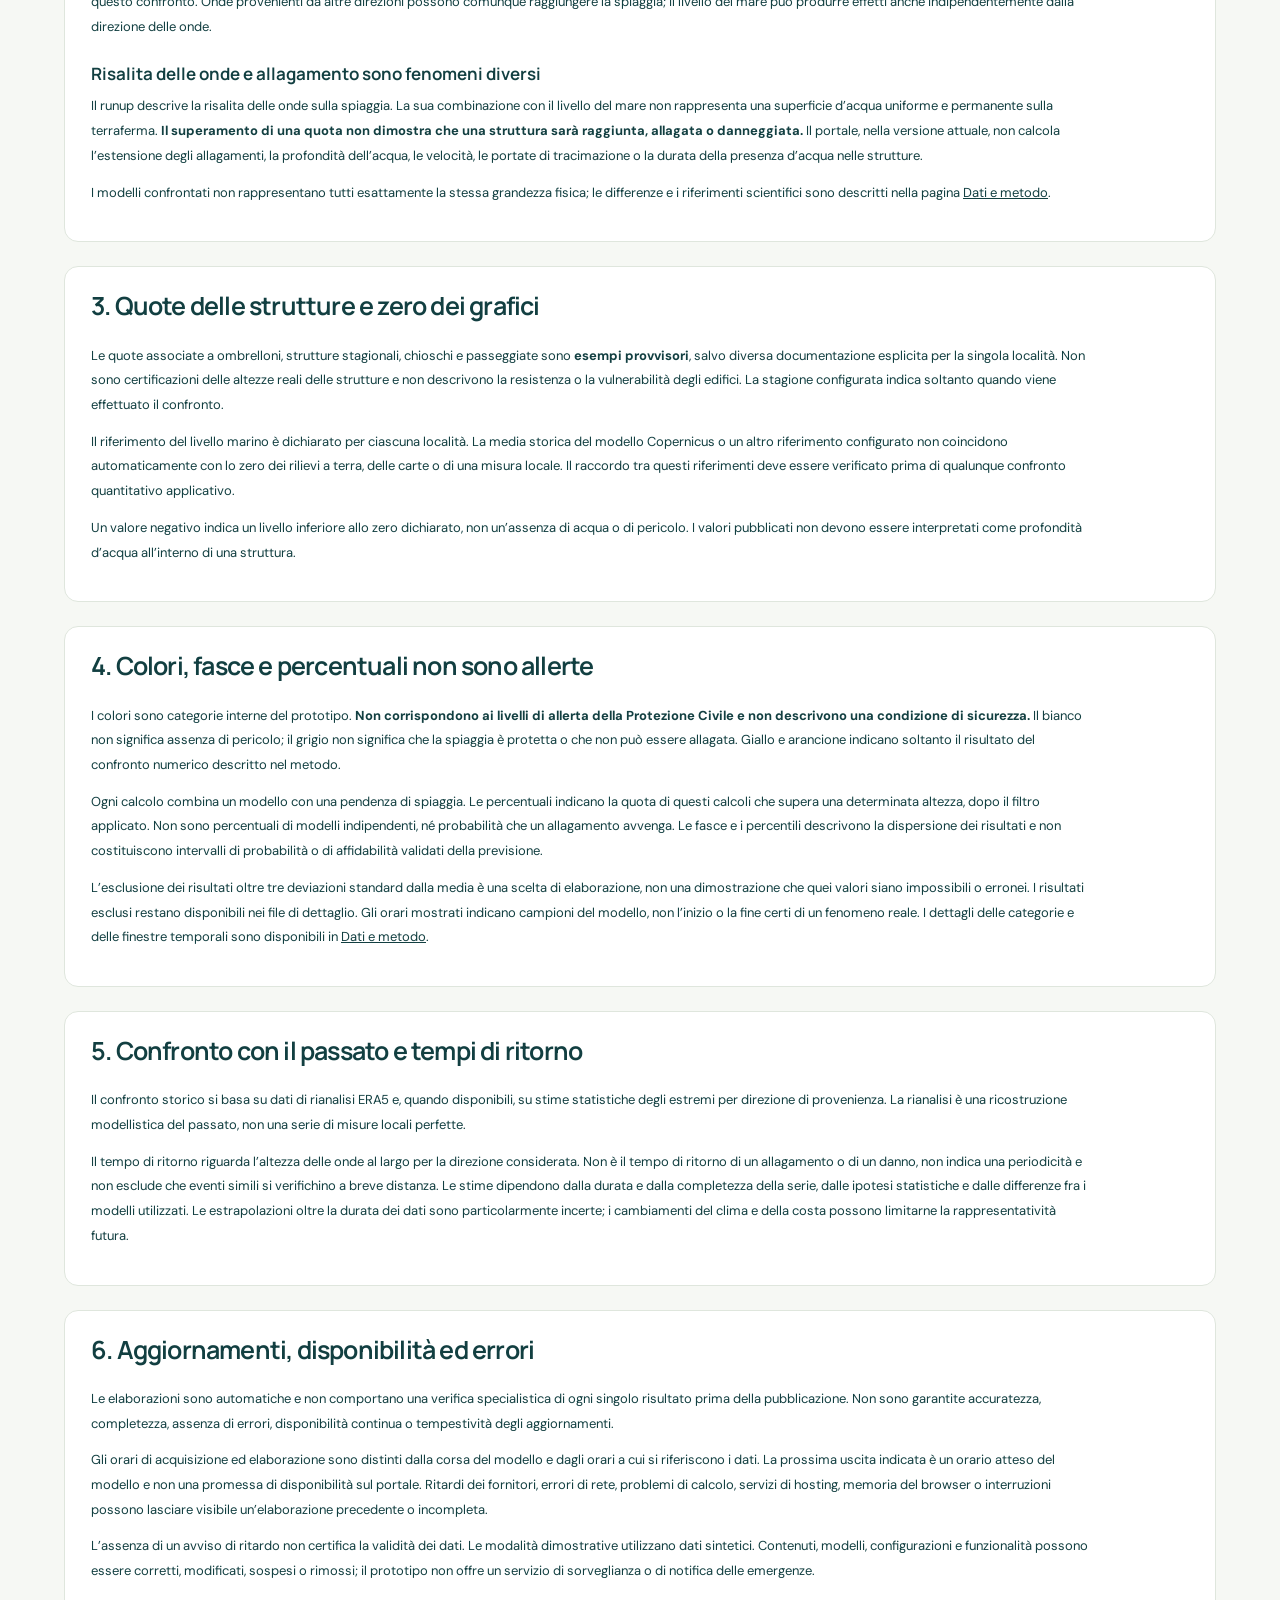
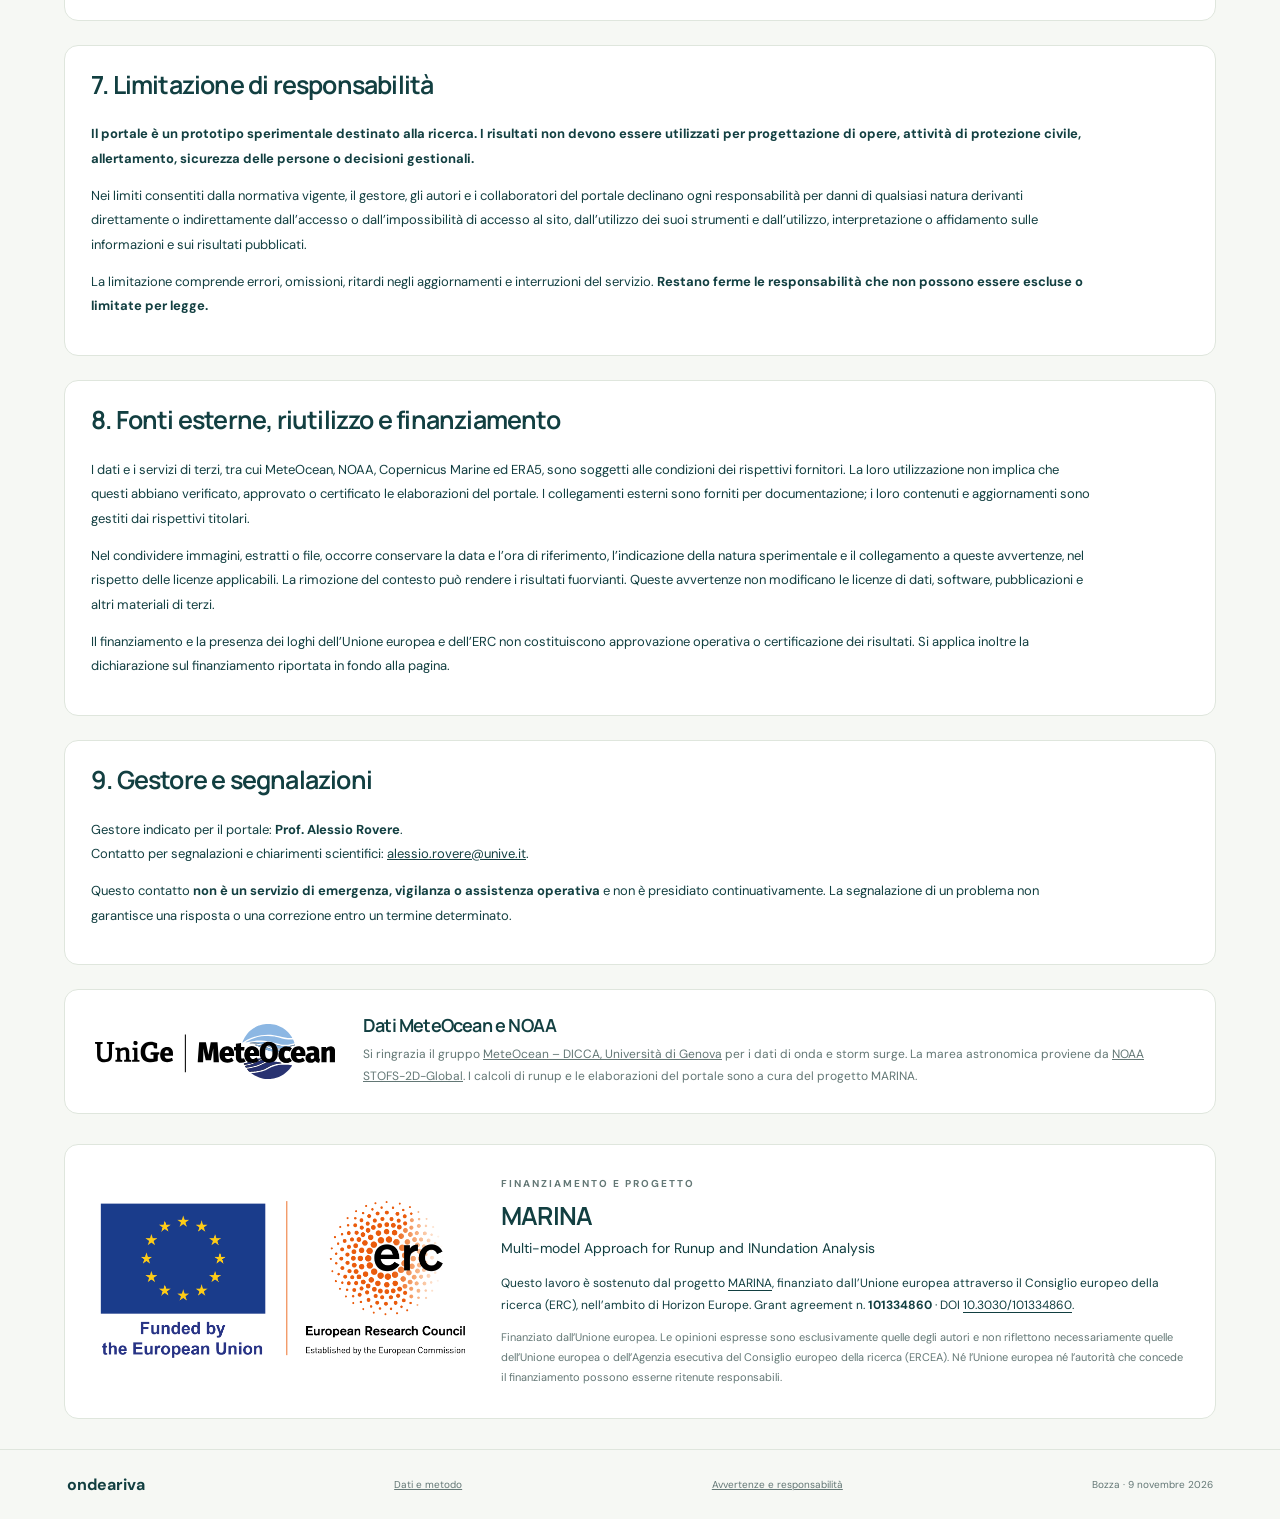
==== commit 0914b8d3: "Use MeteOcean forecasts and NOAA tides with separate charts" ====
--- a/forecast_site/disclaimer.html
+++ b/forecast_site/disclaimer.html
@@ -85,7 +85,7 @@
 </section>
 <section id="terzi" class="panel method-section">
   <h2>8. Fonti esterne, riutilizzo e finanziamento</h2>
-  <p>I dati e i servizi di terzi, tra cui Copernicus Marine ed ERA5, sono soggetti alle condizioni dei rispettivi fornitori. La loro utilizzazione non implica che questi abbiano verificato, approvato o certificato le elaborazioni del portale. I collegamenti esterni sono forniti per documentazione; i loro contenuti e aggiornamenti sono gestiti dai rispettivi titolari.</p>
+  <p>I dati e i servizi di terzi, tra cui MeteOcean, NOAA, Copernicus Marine ed ERA5, sono soggetti alle condizioni dei rispettivi fornitori. La loro utilizzazione non implica che questi abbiano verificato, approvato o certificato le elaborazioni del portale. I collegamenti esterni sono forniti per documentazione; i loro contenuti e aggiornamenti sono gestiti dai rispettivi titolari.</p>
   <p>Nel condividere immagini, estratti o file, occorre conservare la data e l’ora di riferimento, l’indicazione della natura sperimentale e il collegamento a queste avvertenze, nel rispetto delle licenze applicabili. La rimozione del contesto può rendere i risultati fuorvianti. Queste avvertenze non modificano le licenze di dati, software, pubblicazioni e altri materiali di terzi.</p>
   <p>Il finanziamento e la presenza dei loghi dell’Unione europea e dell’ERC non costituiscono approvazione operativa o certificazione dei risultati. Si applica inoltre la dichiarazione sul finanziamento riportata in fondo alla pagina.</p>
 </section>
@@ -95,6 +95,10 @@
   <p>Questo contatto <strong>non è un servizio di emergenza, vigilanza o assistenza operativa</strong> e non è presidiato continuativamente. La segnalazione di un problema non garantisce una risposta o una correzione entro un termine determinato.</p>
 </section>
 
+    <section id="data-sources" class="data-credit" aria-label="Ringraziamento ai fornitori dei dati">
+      <a href="https://meteocean.science/" target="_blank" rel="noopener"><img src="assets/meteocean-unige.svg" width="2284" height="521" alt="MeteOcean — Università di Genova"></a>
+      <div><h2>Dati MeteOcean e NOAA</h2><p>Si ringrazia il gruppo <a href="https://meteocean.science/" target="_blank" rel="noopener">MeteOcean – DICCA, Università di Genova</a> per i dati di onda e storm surge. La marea astronomica proviene da <a href="https://registry.opendata.aws/noaa-gestofs/" target="_blank" rel="noopener">NOAA STOFS-2D-Global</a>. I calcoli di runup e le elaborazioni del portale sono a cura del progetto MARINA.</p></div>
+    </section>
     <section id="funding" class="funding" aria-labelledby="funding-title">
       <div class="funding-identity">
         <a href="https://erc.europa.eu/support/logos" target="_blank" rel="noopener"><img src="assets/eu-erc-horizon-europe.png" width="2907" height="1252" alt="Finanziato dall’Unione europea — European Research Council (ERC)"></a>
--- a/forecast_site/styles.css
+++ b/forecast_site/styles.css
@@ -66,3 +66,5 @@
 .impact-gray{--impact-bg:#e4e8e7;--impact-border:#aeb9b5;--impact-solid:#647970}
 
 .legal-draft{padding:16px 18px;border:1px solid #e6d2ae;border-radius:9px;background:#fff5e5;font-size:13px;line-height:1.8}.method-section h3{margin-top:24px}.method-section a{overflow-wrap:anywhere}
+
+.data-credit{display:grid;grid-template-columns:240px minmax(0,1fr);align-items:center;gap:28px;margin:0 0 30px;padding:25px 30px;border:1px solid var(--line);border-radius:14px;background:white}.data-credit img{display:block;width:100%;height:auto}.data-credit h2{font-size:18px;margin:0 0 7px}.data-credit p{font-size:12px;line-height:1.8;margin:0;color:var(--muted)}@media(max-width:760px){.data-credit{grid-template-columns:1fr;padding:23px;gap:18px}.data-credit img{max-width:240px}}
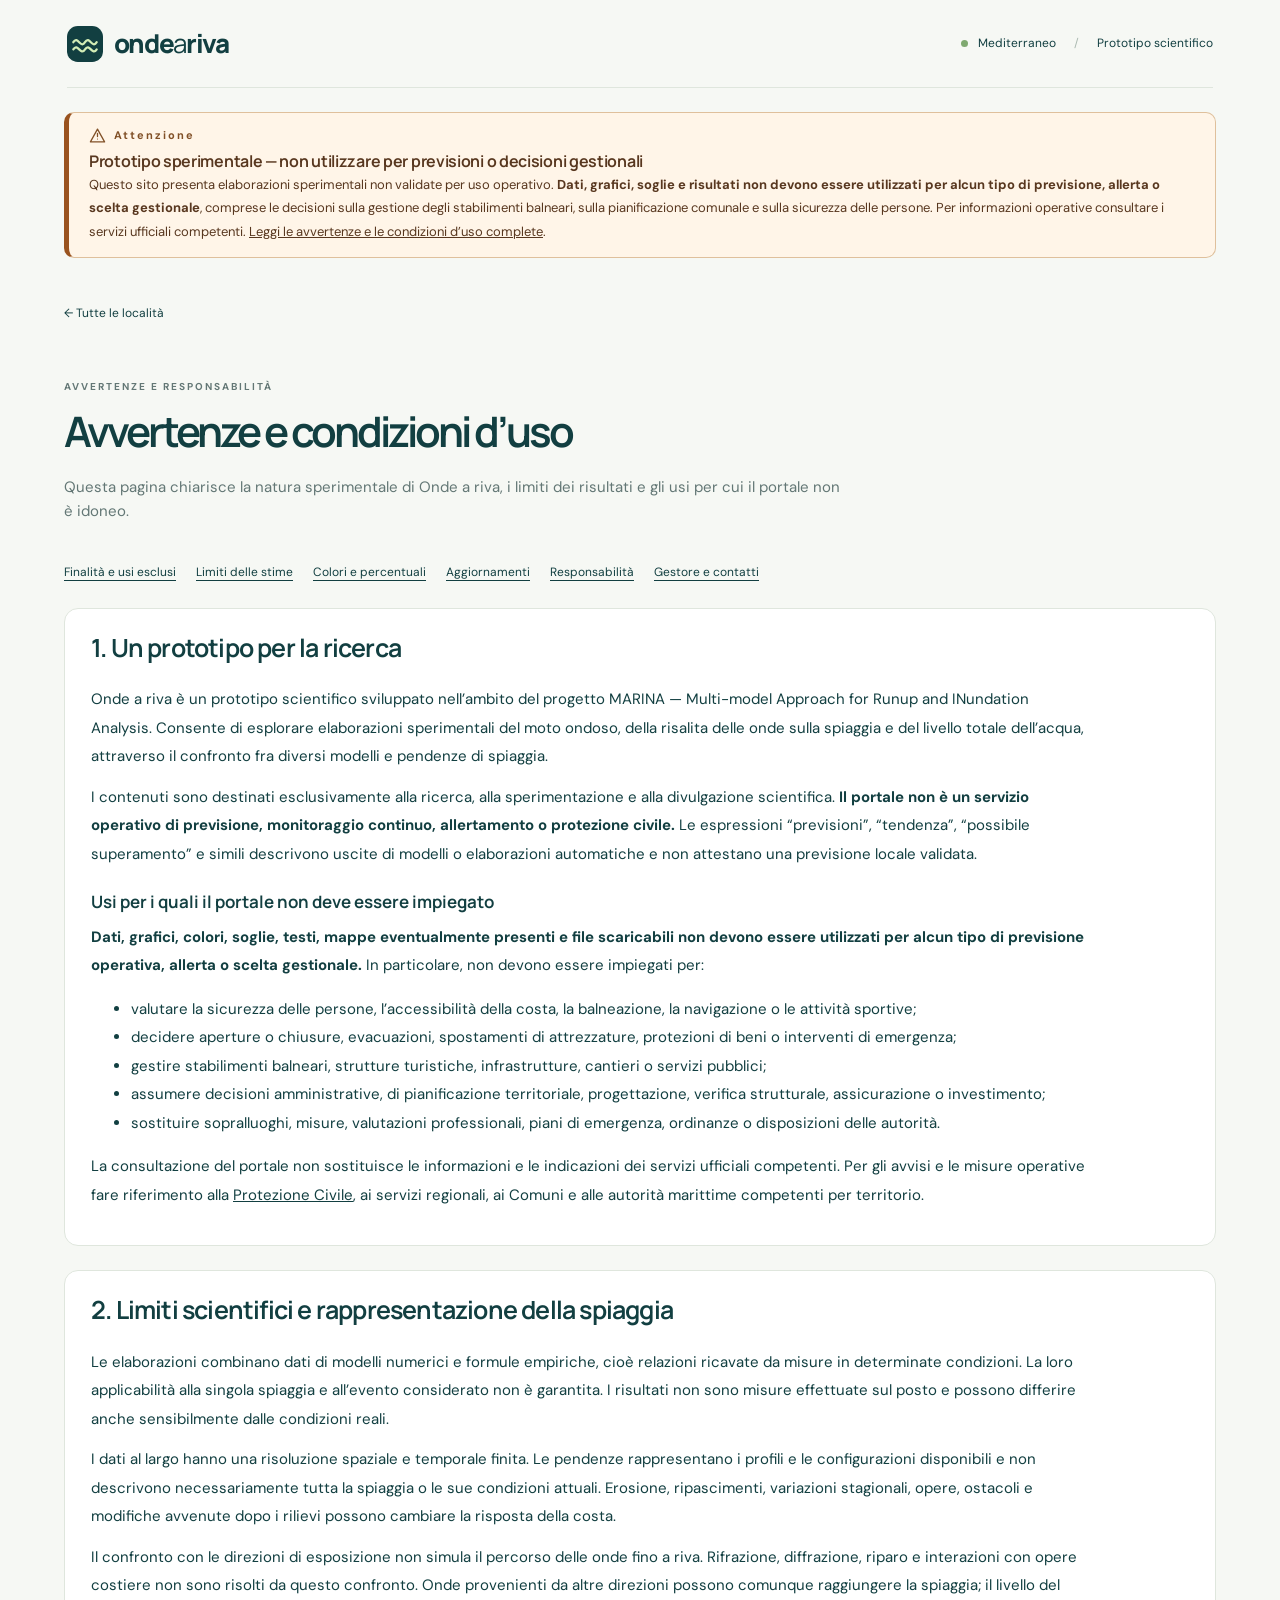
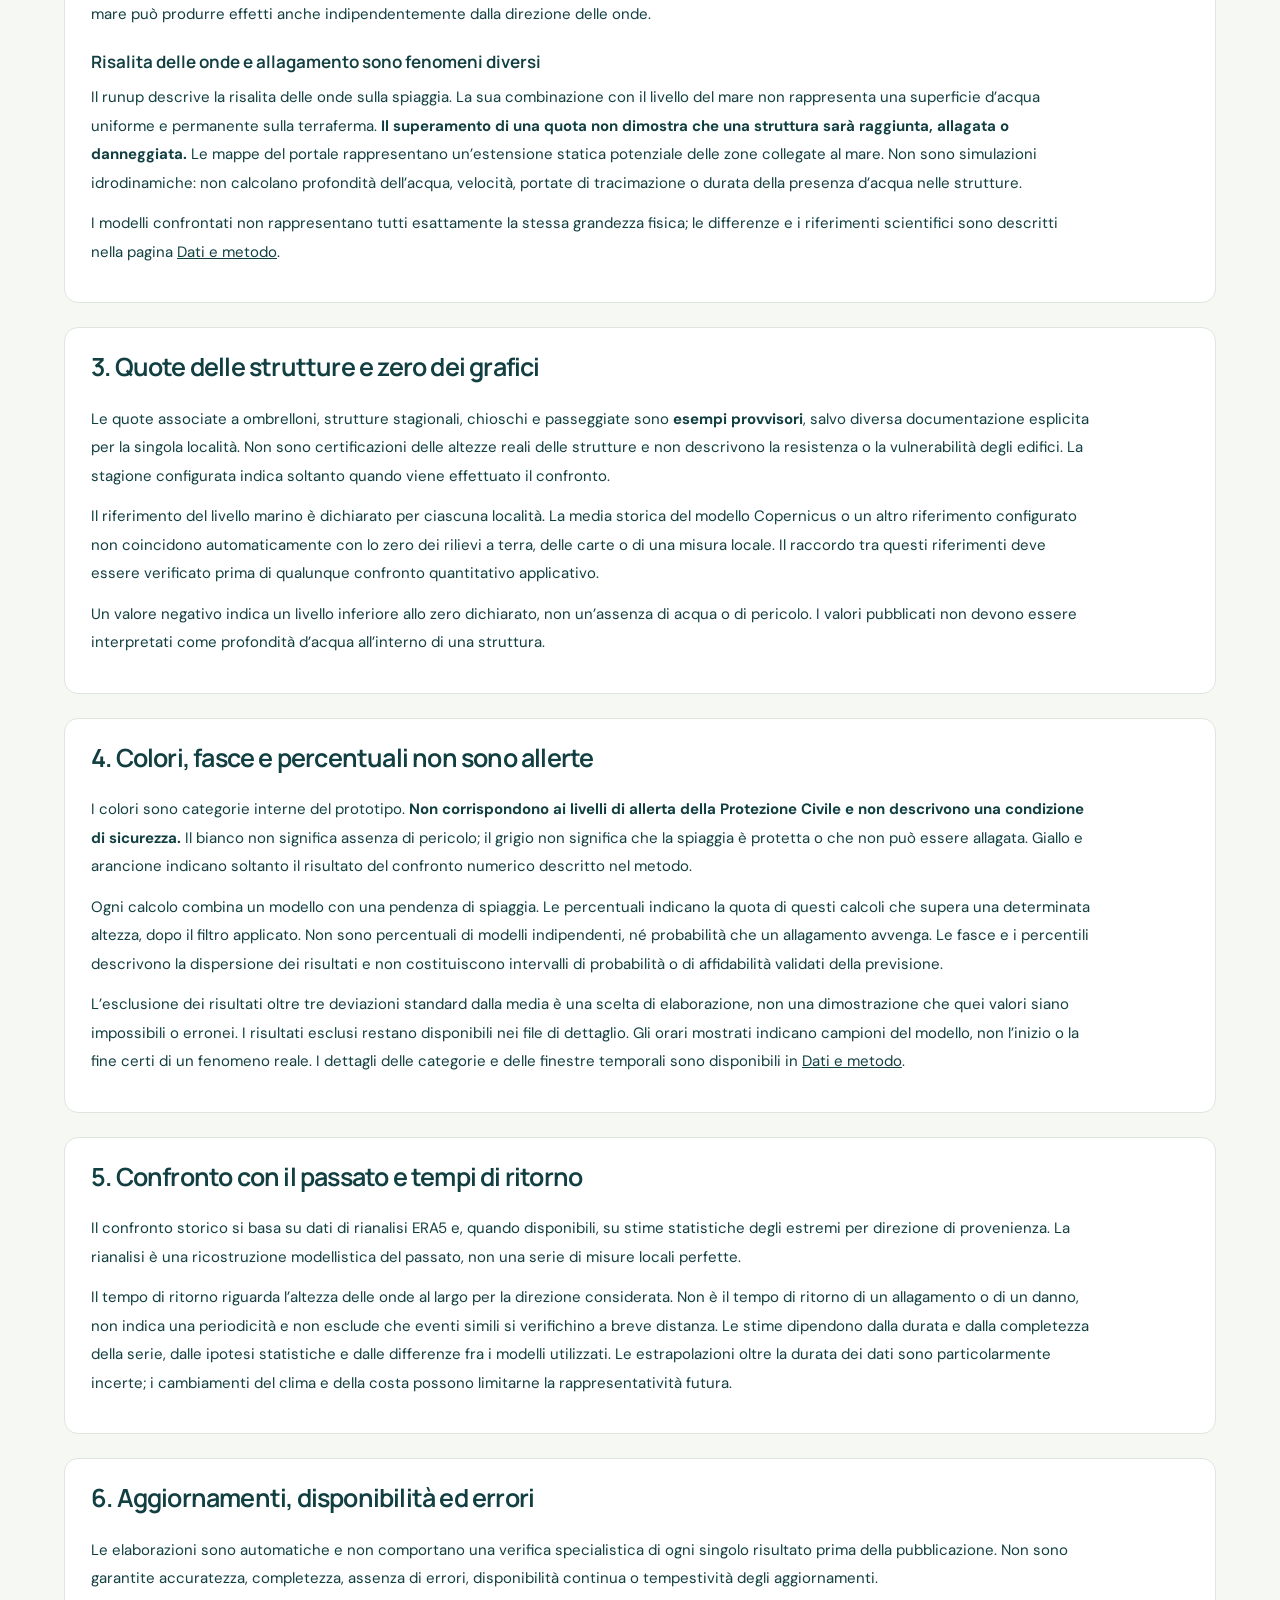
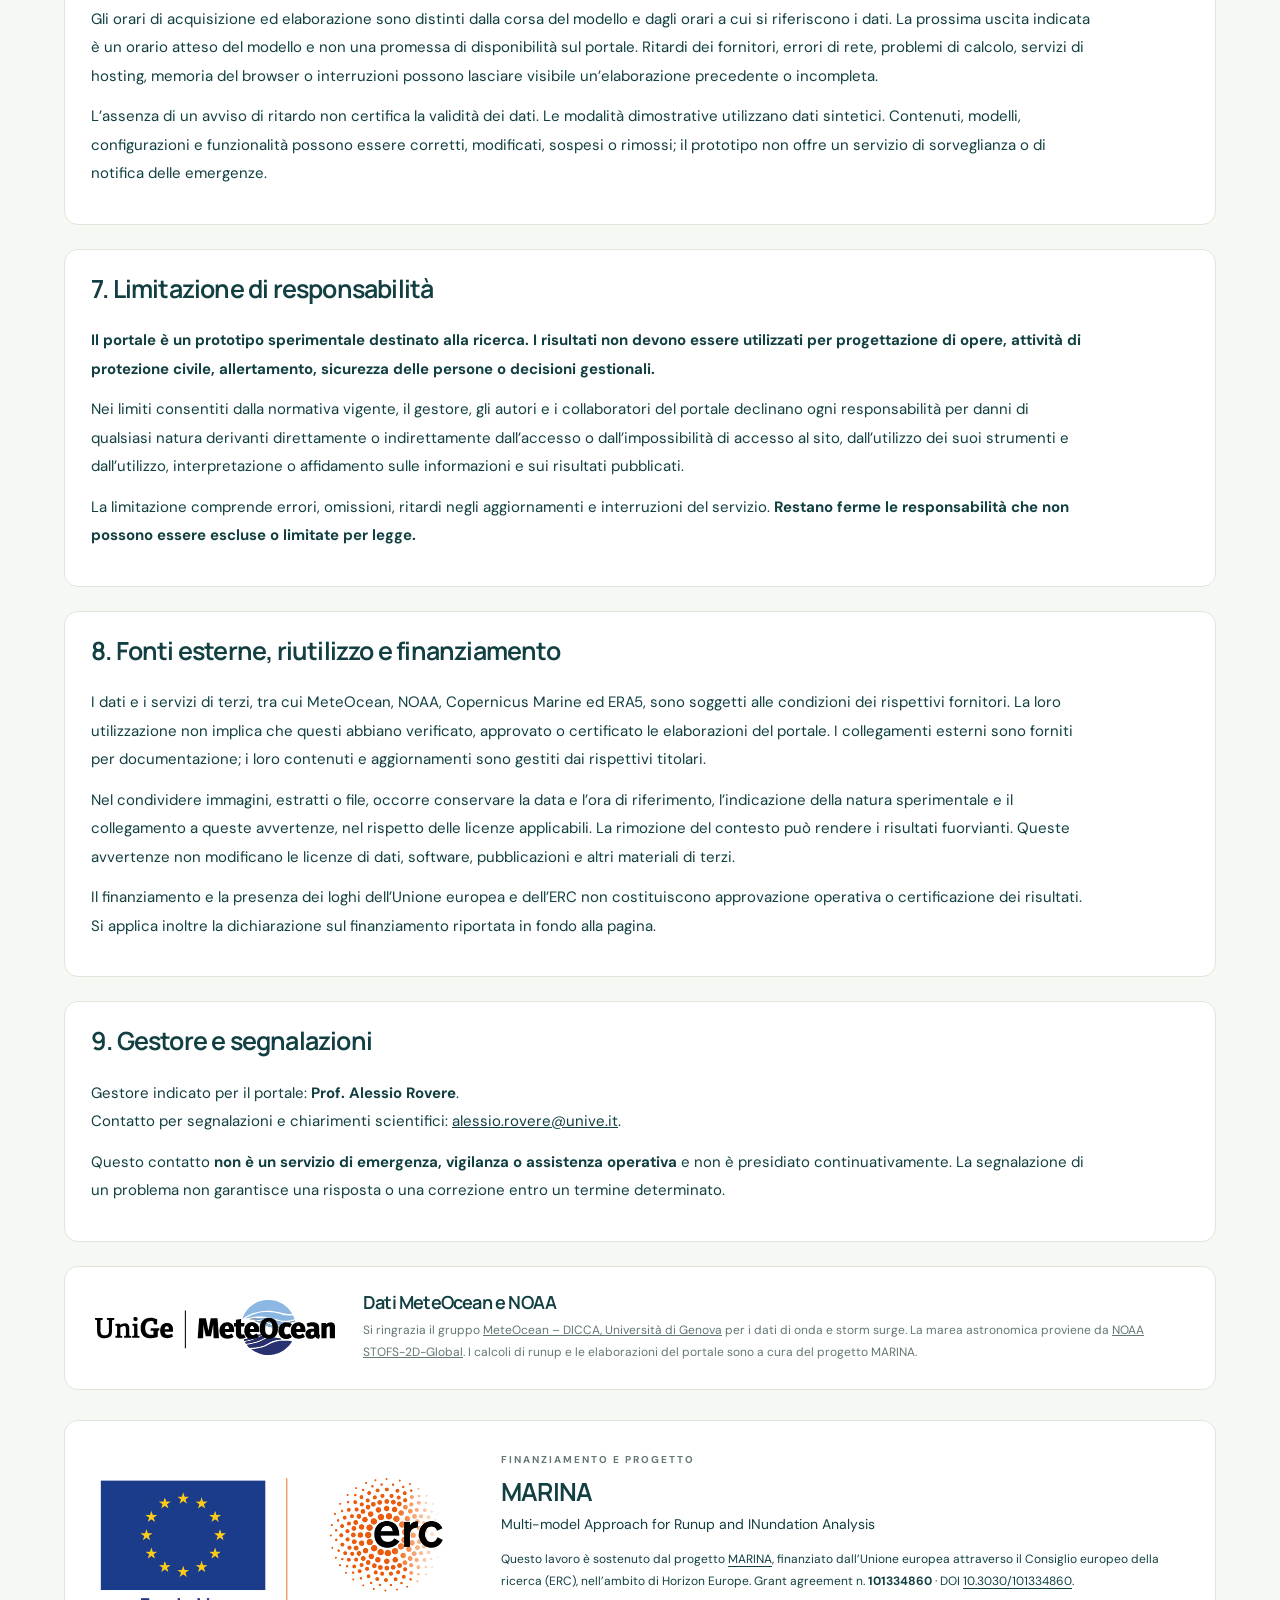
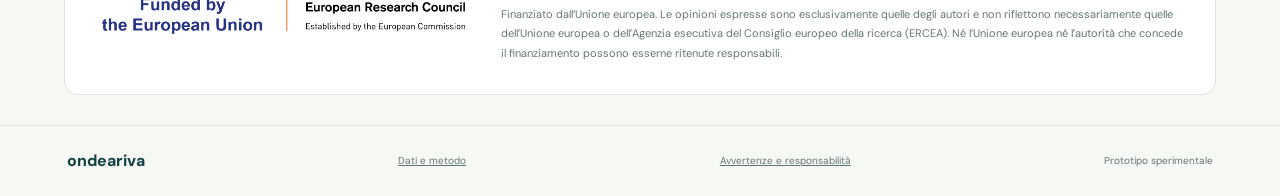
==== commit 197815e8: "updates to graphics" ====
--- a/forecast_site/disclaimer.html
+++ b/forecast_site/disclaimer.html
@@ -6,7 +6,7 @@
   <meta name="description" content="Avvertenze, limiti scientifici e condizioni d’uso del prototipo sperimentale Onde a riva.">
   <title>Avvertenze e responsabilità · Onde a riva</title>
   <link rel="icon" href="icon.svg" type="image/svg+xml">
-  <link rel="stylesheet" href="styles.css?v=20261109-testi">
+  <link rel="stylesheet" href="styles.css?v=20261126-reader-v1">
 </head>
 <body>
   <a class="skip" href="#main">Vai al contenuto</a>
@@ -25,7 +25,6 @@
   <p class="eyebrow">AVVERTENZE E RESPONSABILITÀ</p>
   <h1>Avvertenze e condizioni d’uso</h1>
   <p>Questa pagina chiarisce la natura sperimentale di Onde a riva, i limiti dei risultati e gli usi per cui il portale non è idoneo.</p>
-  <p class="legal-draft"><strong>Bozza proposta del 9 novembre 2026, da sottoporre a revisione legale.</strong> Le limitazioni qui formulate operano esclusivamente nei limiti consentiti dalla legge; il testo non costituisce una garanzia di esonero da responsabilità.</p>
 </div>
 <nav class="method-nav" aria-label="Indice delle avvertenze">
   <a href="#finalita">Finalità e usi esclusi</a><a href="#limiti">Limiti delle stime</a><a href="#colori">Colori e percentuali</a><a href="#aggiornamenti">Aggiornamenti</a><a href="#responsabilita">Responsabilità</a><a href="#contatti">Gestore e contatti</a>
@@ -51,7 +50,7 @@
   <p>I dati al largo hanno una risoluzione spaziale e temporale finita. Le pendenze rappresentano i profili e le configurazioni disponibili e non descrivono necessariamente tutta la spiaggia o le sue condizioni attuali. Erosione, ripascimenti, variazioni stagionali, opere, ostacoli e modifiche avvenute dopo i rilievi possono cambiare la risposta della costa.</p>
   <p>Il confronto con le direzioni di esposizione non simula il percorso delle onde fino a riva. Rifrazione, diffrazione, riparo e interazioni con opere costiere non sono risolti da questo confronto. Onde provenienti da altre direzioni possono comunque raggiungere la spiaggia; il livello del mare può produrre effetti anche indipendentemente dalla direzione delle onde.</p>
   <h3>Risalita delle onde e allagamento sono fenomeni diversi</h3>
-  <p>Il runup descrive la risalita delle onde sulla spiaggia. La sua combinazione con il livello del mare non rappresenta una superficie d’acqua uniforme e permanente sulla terraferma. <strong>Il superamento di una quota non dimostra che una struttura sarà raggiunta, allagata o danneggiata.</strong> Il portale, nella versione attuale, non calcola l’estensione degli allagamenti, la profondità dell’acqua, le velocità, le portate di tracimazione o la durata della presenza d’acqua nelle strutture.</p>
+  <p>Il runup descrive la risalita delle onde sulla spiaggia. La sua combinazione con il livello del mare non rappresenta una superficie d’acqua uniforme e permanente sulla terraferma. <strong>Il superamento di una quota non dimostra che una struttura sarà raggiunta, allagata o danneggiata.</strong> Le mappe del portale rappresentano un’estensione statica potenziale delle zone collegate al mare. Non sono simulazioni idrodinamiche: non calcolano profondità dell’acqua, velocità, portate di tracimazione o durata della presenza d’acqua nelle strutture.</p>
   <p>I modelli confrontati non rappresentano tutti esattamente la stessa grandezza fisica; le differenze e i riferimenti scientifici sono descritti nella pagina <a href="metodo.html#fonti">Dati e metodo</a>.</p>
 </section>
 <section id="quote" class="panel method-section">
@@ -112,6 +111,6 @@
       </div>
     </section>
   </main>
-  <footer><a class="footer-brand" href="./">ondeariva</a><a href="metodo.html">Dati e metodo</a><a href="disclaimer.html" aria-current="page">Avvertenze e responsabilità</a><span>Bozza · 9 novembre 2026</span></footer>
+  <footer><a class="footer-brand" href="./">ondeariva</a><a href="metodo.html">Dati e metodo</a><a href="disclaimer.html" aria-current="page">Avvertenze e responsabilità</a><span>Prototipo sperimentale</span></footer>
 </body>
 </html>
--- a/forecast_site/styles.css
+++ b/forecast_site/styles.css
@@ -10,6 +10,8 @@
 .experimental-disclaimer .warning-label{display:flex;align-items:center;gap:8px}
 .experimental-disclaimer .warning-icon{display:block;flex-shrink:0}
 .experimental-disclaimer h2{font-size:19px;line-height:1.4;letter-spacing:-.3px;margin-bottom:10px}
+.experimental-disclaimer .disclaimer-details summary{cursor:pointer;font-size:13px;font-weight:600;padding:4px 0}
+.experimental-disclaimer .disclaimer-details[open] summary{margin-bottom:8px}
 .experimental-disclaimer p:last-child{font-size:13px;line-height:1.8;margin:0;max-width:1100px}
 .funding{display:grid;grid-template-columns:minmax(250px,370px) minmax(0,1fr);align-items:center;gap:36px;margin:0 0 30px;padding:30px;border:1px solid var(--line);border-radius:14px;background:#fff}
 .funding-identity a{display:block}
@@ -68,3 +70,121 @@
 .legal-draft{padding:16px 18px;border:1px solid #e6d2ae;border-radius:9px;background:#fff5e5;font-size:13px;line-height:1.8}.method-section h3{margin-top:24px}.method-section a{overflow-wrap:anywhere}
 
 .data-credit{display:grid;grid-template-columns:240px minmax(0,1fr);align-items:center;gap:28px;margin:0 0 30px;padding:25px 30px;border:1px solid var(--line);border-radius:14px;background:white}.data-credit img{display:block;width:100%;height:auto}.data-credit h2{font-size:18px;margin:0 0 7px}.data-credit p{font-size:12px;line-height:1.8;margin:0;color:var(--muted)}@media(max-width:760px){.data-credit{grid-template-columns:1fr;padding:23px;gap:18px}.data-credit img{max-width:240px}}
+
+/* Optional subdivisions and survey cartography. */
+.sector-selection{margin:0 0 1.5rem;padding:1rem 1.25rem;border:1px solid var(--line,#dbe2da);border-radius:14px;background:#fff}
+.sector-selection label{display:block;font-weight:700;margin-bottom:.5rem}
+.sector-selection select{font:inherit;width:100%;max-width:32rem;padding:.65rem;border:1px solid #aebeb9;border-radius:8px;background:#fff;color:#194e4c}
+#inundation-map{height:480px;border-radius:12px;margin:1rem 0;isolation:isolate}
+.inundation-legend{display:flex;gap:.75rem;flex-wrap:wrap;margin:.75rem 0}
+.map-key{border-radius:6px;padding:.4rem .6rem;font-size:.85rem;color:#254644}
+.map-key-95{background:rgba(107,197,232,.35);border:1px solid #6bc5e8}.map-key-75{background:rgba(35,129,188,.45);border:1px solid #2381bc}
+@media(max-width:600px){#inundation-map{height:360px}.inundation-legend{display:grid}}
+#inundation-panel .map-estimate-control {display:grid;gap:.5rem;margin:1rem 0;max-width:42rem}
+#inundation-panel .map-estimate-control label {font-weight:700}
+#inundation-panel .map-estimate-control select {width:100%;padding:.8rem;border:1px solid #bbcbbc;border-radius:8px;background:#fff;color:#194e4c;font:inherit}
+.map-when {padding:1rem;border-left:4px solid #287f85;background:#edf5f4;line-height:1.6;margin:1rem 0}
+.map-when strong {display:block}
+.map-past {font-weight:700;color:#874914;margin-bottom:0}
+.map-time-badge {background:rgba(255,255,255,.95);padding:9px 12px;border-radius:6px;box-shadow:0 1px 5px #0003;white-space:pre-line;max-width:320px;color:#143f42;font:600 12px/1.45 Arial,sans-serif}
+.map-key-mean {background:rgba(107,197,232,.35);border:1px solid #6bc5e8}
+.map-key-central {background:rgba(35,129,188,.45);border:1px solid #2381bc}
+@media(max-width:640px) {#inundation-panel #inundation-map {height:62svh;min-height:340px}.map-time-badge {max-width:210px;font-size:10px}.map-when {padding:.8rem;font-size:.95rem}}
+.map-reading {margin:.8rem 0;color:var(--muted);font-size:.9rem}
+.map-reading summary {cursor:pointer;text-decoration:underline;text-underline-offset:3px}
+.map-reading[open] summary {margin-bottom:.75rem}
+.map-downloads {display:flex;flex-wrap:wrap;gap:.65rem;margin:1rem 0}
+.map-downloads a {display:inline-block;padding:.65rem .85rem;border:1px solid #bacfcf;border-radius:7px;text-decoration:none;font-size:.85rem;background:#f4f9f8;min-height:44px}
+
+/* Compact local metrics; help is available by hover, keyboard focus or tap. */
+.metrics{grid-template-columns:repeat(2,minmax(0,1fr))}
+.metric-header{display:flex;align-items:flex-start;justify-content:space-between;gap:12px}
+.metric-info{position:relative;flex:none;display:inline-flex;z-index:2}
+.metric-info:has([aria-expanded="true"]){z-index:3}
+.metric-info-toggle{display:inline-flex;align-items:center;justify-content:center;width:24px;height:24px;padding:0;border:1px solid #9dafa6;border-radius:50%;background:transparent;color:var(--muted);font:600 13px Georgia,serif;cursor:pointer}
+.metric-tooltip{position:absolute;top:100%;right:0;width:min(310px,calc(100vw - 66px));padding:12px 14px;border:1px solid var(--line);border-radius:8px;background:#fff;color:var(--ink);box-shadow:0 6px 22px #153e4124;font-size:12px;line-height:1.6;visibility:hidden;opacity:0;pointer-events:none}
+.metric-info-toggle[aria-expanded="true"]+.metric-tooltip{visibility:visible;opacity:1;pointer-events:auto}
+.metric-value small{font-size:.5em;font-weight:500;letter-spacing:0}
+.metric-period{white-space:nowrap}
+@media(max-width:600px){.metrics{grid-template-columns:1fr}.metric-header{grid-column:1/-1}.metric .metric-note{grid-column:1/-1}}
+
+/* Four-day outlook: concise asset comparisons; method details stay in the help. */
+.outlook-heading{display:flex;align-items:flex-start;justify-content:space-between;gap:20px}
+.outlook-tooltip{width:min(390px,calc(100vw - 70px));max-height:65vh;overflow:auto;white-space:normal}
+.outlook-panel .outlook-summary{font-size:18px;line-height:1.5;margin:16px 0 20px;max-width:900px}
+.outlook-assets{display:grid;grid-template-columns:repeat(auto-fit,minmax(min(100%,280px),1fr));gap:14px}
+.outlook-asset{background:#ffffffb8;border:1px solid var(--impact-border);border-radius:10px;padding:17px 18px}
+.outlook-asset-name{display:flex;gap:12px;align-items:center}
+.outlook-asset-name>div{flex:1;min-width:0}.outlook-asset-name strong{display:block;font-size:15px}.outlook-asset-name div>span{display:block;font-size:11px;color:var(--muted)}
+.outlook-asset-name>.impact-badge{font-size:9px;padding:3px 7px;white-space:nowrap}
+.outlook-panel .outlook-asset-status{font-size:12px;line-height:1.5;margin:13px 0}
+.outlook-percentage{display:flex;align-items:baseline;justify-content:space-between;gap:12px;font-size:12px}
+.outlook-percentage strong{white-space:nowrap;font-size:22px;line-height:1.3;font-family:Manrope,Arial,sans-serif}
+.outlook-colorbar{height:12px;border:1px solid #b8c5bf;border-radius:5px;background:#e8eeeb;overflow:hidden;margin-top:5px}
+.outlook-colorbar>span{display:block;height:100%;background:var(--impact-solid);width:0}
+.outlook-bar-scale{display:flex;justify-content:space-between;font-size:9px;color:var(--muted);margin-top:3px}
+.outlook-panel .outlook-asset-time{font-size:11px;line-height:1.6;margin:12px 0 0}
+.outlook-panel .outlook-direction{margin:18px 0 0;font-size:12px}.outlook-direction .direction-badge{white-space:normal}
+.outlook-panel .outlook-coverage{font-size:11px;margin:9px 0 0;font-weight:600}
+@media(max-width:600px){.outlook-heading{gap:12px}.outlook-panel .outlook-summary{font-size:16px}.outlook-asset{padding:15px 13px}.outlook-asset-name{gap:9px}.outlook-asset-name>.impact-badge{font-size:8px}.outlook-tooltip{width:calc(100vw - 72px)}}
+
+/* Compact daily strip directly below the four-day outlook. */
+.daily-summary{margin:-4px 0 26px}
+.daily-summary-heading{display:flex;justify-content:space-between;align-items:flex-start;gap:16px;margin-bottom:11px}
+.daily-summary-heading h3{font-size:15px;margin:0 0 3px}.daily-summary-heading p{font-size:11px;color:var(--muted);margin:0}
+#detail .daily-grid.daily-compact,.daily-grid.daily-compact{grid-template-columns:repeat(auto-fit,minmax(165px,1fr));gap:10px;margin:0}
+.day-card.impact-day.compact-day{padding:13px 14px;border-top-width:3px;min-width:0}
+.compact-day .day-heading{gap:5px;margin-bottom:9px;align-items:center;flex-wrap:nowrap}
+.compact-day .day-heading h3{font-size:12px;margin:0;white-space:nowrap}.compact-day .day-heading .impact-badge{font-size:8px;padding:2px 6px}
+.compact-day .day-percentage{font-family:Manrope,Arial,sans-serif;font-size:21px;font-weight:650;line-height:1.3;white-space:nowrap}
+.compact-day .day-caption{font-size:10px;line-height:1.4;margin:2px 0 8px}
+.day-mini-bar{height:5px;border-radius:3px;background:#123f4112;overflow:hidden}.day-mini-bar span{height:100%;display:block;background:var(--impact-solid)}
+.compact-day .day-peak-time{font-size:11px;line-height:1.4;margin:8px 0 0}
+.compact-day .day-note{font-size:9px;color:var(--muted);line-height:1.4;margin:7px 0 0}
+@media(max-width:600px){#detail .daily-grid.daily-compact,.daily-grid.daily-compact{grid-template-columns:repeat(2,minmax(0,1fr));gap:8px}.day-card.impact-day.compact-day{padding:11px 10px}.compact-day .day-heading h3{font-size:11px}.compact-day .day-heading .impact-badge{font-size:7px;padding:2px 4px}.compact-day .day-percentage{font-size:19px}}
+
+
+/* Technical explanations for the TWL graph, shared with the existing info controls. */
+.twl-tooltip{width:min(400px,calc(100vw - 72px));max-height:65vh;overflow:auto;white-space:normal}
+.twl-help-paragraph{display:block;margin-bottom:10px}.twl-help-paragraph:last-child{margin-bottom:0}
+
+
+/* Wave and historical diagnostics are collapsed until requested. */
+.forecast-disclosure>summary{display:flex;align-items:center;justify-content:space-between;gap:16px;cursor:pointer;list-style:none}
+.forecast-disclosure>summary::-webkit-details-marker{display:none}
+.forecast-disclosure>summary h2{font-size:25px;margin:0}
+.disclosure-indicator{flex:none;font-size:24px;line-height:1;color:var(--muted)}
+.disclosure-indicator::before{content:'+'}.forecast-disclosure[open]>summary .disclosure-indicator::before{content:'−'}
+.forecast-disclosure>.disclosure-content{padding-top:18px}
+@media(max-width:600px){.forecast-disclosure>summary h2{font-size:20px}}
+
+.metric-direction{display:inline-block;font-size:17px;font-weight:600;letter-spacing:0;white-space:nowrap}
+.outlook-windows{font-size:11px;margin-top:10px}.outlook-windows>summary{cursor:pointer;text-decoration:underline;text-underline-offset:3px}
+.outlook-windows ul{padding:0;list-style:none;margin:10px 0 0}.outlook-windows li{display:flex;justify-content:space-between;gap:12px;padding:5px 0;border-top:1px solid var(--impact-border)}
+@media(max-width:600px){.metric-direction{font-size:15px}.outlook-windows li{display:block}}
+
+
+/* The shareable card belongs to the selected coastal sector and forecast cycle. */
+.detail-actions{flex:none;display:grid;justify-items:end;gap:8px;max-width:310px}
+.detail-actions .button{margin-top:0}.detail-actions .social-download{background:#fff;color:var(--ink);border:1px solid #9dafa6}
+.detail-actions #social-status{font-size:10px;text-align:right;max-width:230px}
+@media(max-width:600px){.detail-actions{justify-items:start;margin-top:12px}.detail-actions #social-status{text-align:left}}
+
+/* Reader view: presentation of unchanged hourly model results. */
+.experimental-disclaimer{padding:14px 20px;margin-bottom:16px}.experimental-disclaimer .warning-label{margin-bottom:5px;font-size:11px}.experimental-disclaimer h2{font-size:16px;line-height:1.45;margin:0}.disclaimer-details{font-size:13px;margin-top:6px}.reader-notice{padding:12px 18px;font-size:13px;line-height:1.55;margin-bottom:22px}.reader-notice details{font-size:12px;margin-top:5px}.reader-notice summary{cursor:pointer}.reader-notice p{margin:6px 0}.detail-heading h1{font-size:38px}.sector-title{font-size:21px;font-weight:600;margin:6px 0}.detail-heading #period{font-size:13px;margin-top:8px}.sector-selection{padding:12px 16px;margin-bottom:8px;display:flex;align-items:center;gap:18px}.sector-selection[hidden]{display:none}.sector-selection label{margin:0;white-space:nowrap;font-size:14px}.sector-selection select{max-width:none;min-height:44px;font-size:15px}.sector-map-disclosure{font-size:13px;margin-bottom:22px}.sector-map-disclosure summary{cursor:pointer;min-height:36px;line-height:36px}#sector-map{height:250px;border-radius:10px;margin:8px 0}
+.reader-outlook h2{font-size:25px}.reader-outlook .outlook-summary{font-size:18px;line-height:1.5;max-width:none;margin:14px 0}.reader-outlook .outlook-assets{gap:14px}.reader-outlook .outlook-asset{padding:17px}.reader-outlook .outlook-asset-name strong{font-size:16px}.reader-outlook .outlook-asset-name span{font-size:13px}.reader-outlook .outlook-asset-name svg{width:32px;height:32px}.reader-outlook .outlook-percentage{font-size:13px;margin-top:14px}.reader-outlook .outlook-percentage strong{font-size:25px}.reader-outlook .outlook-colorbar{height:8px;margin:8px 0}.reader-outlook .impact-badge{font-size:12px;white-space:normal}.reader-outlook .outlook-asset-time{font-size:14px;line-height:1.6;margin:9px 0 0}.reader-outlook .outlook-windows{font-size:13px}.reader-meaning{font-size:13px!important;line-height:1.6;margin:16px 0 0!important}.reader-outlook>div>p{font-size:13px}
+.period-actions{display:flex;align-items:center;gap:15px;margin:12px 0}.period-actions p{margin:0}.daily-summary-heading h3{font-size:21px}.daily-summary-heading #daily-reference{font-size:12px}.daily-compact{display:grid;grid-auto-flow:column;grid-auto-columns:minmax(170px,1fr);grid-template-columns:none;overflow-x:auto;gap:10px;padding:3px 3px 10px;scroll-snap-type:x proximity}.daily-compact .compact-day{font:inherit;color:var(--ink);text-align:left;cursor:pointer;min-width:0;padding:13px 12px;border-top-width:4px;scroll-snap-align:start;display:flex;flex-direction:column;gap:6px}.compact-day .day-heading{flex-wrap:nowrap;margin:0;align-items:center;font-size:15px;line-height:1.5}.day-color{width:12px;height:12px;flex:none;background:var(--impact-bg);border:2px solid var(--impact-solid);border-radius:50%}.day-hours{font-size:12px;line-height:1.5;color:var(--muted);min-height:36px}.day-structure{display:grid;grid-template-columns:20px 1fr auto;align-items:center;gap:5px;font-size:12px;line-height:1.5}.day-structure svg{width:20px;height:20px}.day-structure strong{font-size:15px}.day-note{font-size:12px;margin-top:5px}.daily-compact .selected-day{outline:3px solid #225b60;outline-offset:-1px}.quiet-button,.chart-zoom button{min-height:44px;padding:9px 13px;border:1px solid #9dafa6;border-radius:8px;background:#fff;color:var(--ink);font:inherit;font-size:13px;cursor:pointer}.quiet-button[aria-pressed="true"],.chart-zoom button[aria-pressed="true"]{background:#194f55;color:#fff;border-color:#194f55}:focus-visible{outline:3px solid #175f9a;outline-offset:3px}
+.metrics{margin:21px 0 12px}.metric-label{font-size:13px;line-height:1.6}.metric-note{font-size:13px}.metric-value{font-size:32px}.quote-explainer{font-size:14px;line-height:1.7;margin:12px 0 24px}.quote-explainer summary{min-height:36px;cursor:pointer}.quote-explainer img,.guide-figure{width:100%;max-width:700px;height:auto;display:block;margin:16px auto}.metric-info-toggle{width:36px;height:36px;font-size:16px}.metric-tooltip{padding:17px 35px 17px 17px;font-size:14px;max-height:min(60vh,350px);overflow:auto;width:min(370px,calc(100vw - 55px));box-shadow:0 8px 24px #153e4130}.info-close{position:absolute;top:3px;right:3px;width:32px;height:32px;font-size:22px;border:0;background:#fff;color:var(--ink);cursor:pointer}.info-more{display:block;margin-top:10px;font-size:13px}.metric-info:hover{z-index:5}
+.chart-tools,.map-actions{display:flex;align-items:center;justify-content:space-between;flex-wrap:wrap;gap:10px;margin:16px 0}.chart-zoom{display:flex;flex-wrap:wrap;gap:6px}.reader-palette{display:flex;flex-wrap:wrap;gap:8px 16px;font-size:13px;line-height:1.6;margin:14px 0}.reader-palette>span{display:inline-flex;align-items:center;gap:6px}.reader-palette i{display:inline-block;width:14px;height:14px;border:1px solid var(--impact-solid);background:var(--impact-bg);border-radius:3px}.reader-mean-line:before{content:'';display:inline-block;width:23px;border-top:2px solid #234e56}.threshold-key,.wave-series-key{font-size:13px}.wave-direction-key .direction-badge{font-size:12px}.small,.chart-caption{font-size:13px;line-height:1.7}.inundation-legend{font-size:13px;line-height:1.6}.map-time-badge.reader-map-badge{font-size:12px;padding:6px 9px;max-width:260px;white-space:normal}.structure-map-point{background:#fff;border:1px solid #315958;border-radius:7px;color:#143e41;box-shadow:0 1px 5px #0005;padding:2px}.structure-map-point svg{width:18px;height:20px}.terrain-legend{display:flex;align-items:center;gap:7px}.terrain-legend i{width:90px;height:10px;display:inline-block;border:1px solid #647d72}.map-download-details{font-size:14px}.map-download-details summary{min-height:36px;cursor:pointer}.map-when{padding:12px 15px}.map-when strong{font-size:16px}
+.reader-expanded{position:fixed!important;inset:8px!important;z-index:3000!important;overflow:auto!important;margin:0!important;border-radius:12px!important;padding:22px!important;background:#fff!important;box-shadow:0 0 0 15px #122b32b0;isolation:isolate}.reader-expanded .chart-tools,.reader-expanded .map-actions{position:sticky;top:0;z-index:1001;background:#fff;padding:8px 0}.reader-expanded#inundation-panel #inundation-map{height:72vh;min-height:380px}.reader-expanded #twl-chart{min-height:55vh}.reader-expanded.forecast-disclosure>summary{pointer-events:none}
+.download-panel{padding:24px;border:1px solid var(--line);border-radius:14px;background:#fff;margin:25px 0}.download-panel h2{font-size:23px;margin-bottom:15px}.download-panel .detail-actions{max-width:none;display:flex;flex-wrap:wrap;justify-content:flex-start;align-items:center;gap:10px;margin-bottom:12px}.download-panel .detail-actions #social-status{text-align:left;font-size:13px;max-width:none}.download-panel>a{font-size:14px}.quick-guide ol{padding-left:24px}.quick-guide li{margin-bottom:13px;font-size:15px}.quick-guide .guide-figure{max-width:650px}.feedback-form{display:grid;gap:16px;max-width:750px}.feedback-form label{display:grid;gap:7px;font-size:15px}.feedback-form select,.feedback-form textarea{width:100%;padding:12px;font:inherit;font-size:15px;border:1px solid #99afa6;border-radius:8px;background:#fff;color:var(--ink)}.feedback-form textarea{min-height:85px;resize:vertical}.method-section p,.method-section li{font-size:15px}
+@media(max-width:600px){.topbar{padding-top:18px;padding-bottom:18px}.top-meta{font-size:10px}.experimental-disclaimer{padding:12px 14px;margin-bottom:12px}.experimental-disclaimer h2{font-size:14px}.experimental-disclaimer .warning-label{font-size:10px}.reader-notice{padding:10px 13px;font-size:12px;margin-bottom:16px}.detail-heading{margin-bottom:16px}.detail-heading h1{font-size:29px;line-height:1.2}.sector-title{font-size:18px;margin:6px 0}.detail-heading #period{font-size:12px;line-height:1.6}.sector-selection{display:block;padding:10px 13px}.sector-selection label{font-size:12px;margin-bottom:5px}.sector-selection select{font-size:14px}.sector-map-disclosure{margin-bottom:14px}.reader-outlook{padding:17px 14px}.reader-outlook h2{font-size:21px}.reader-outlook .outlook-summary{font-size:16px;margin:10px 0 14px}.reader-outlook .outlook-assets{grid-template-columns:1fr 1fr;gap:8px}.reader-outlook .outlook-asset{padding:11px 9px}.reader-outlook .outlook-asset-name{gap:7px}.reader-outlook .outlook-asset-name strong{font-size:14px}.reader-outlook .outlook-asset-name span{font-size:12px}.reader-outlook .outlook-asset-name svg{width:23px;height:23px}.reader-outlook .impact-badge{font-size:11px;padding:4px 6px}.reader-outlook .outlook-percentage{display:block;font-size:12px}.reader-outlook .outlook-percentage strong{display:block;font-size:25px}.reader-outlook .outlook-asset-time{font-size:12px}.reader-outlook .outlook-windows{font-size:12px}.reader-meaning{font-size:12px!important}.period-actions{align-items:flex-start;flex-direction:column;gap:6px}.daily-compact{grid-auto-columns:175px}.daily-summary-heading h3{font-size:19px}.metrics{gap:10px}.metric{padding:15px}.metric-value{font-size:29px}.metric-label{font-size:13px}.metric-direction{font-size:17px}.chart-tools{align-items:flex-start}.chart-zoom button{font-size:12px;padding:8px 11px}.reader-palette{font-size:12px;gap:7px 11px}.reader-expanded{inset:4px!important;padding:15px!important}.reader-expanded#inundation-panel #inundation-map{height:68svh}.download-panel{padding:18px}.download-panel .detail-actions{display:grid;justify-items:stretch}.download-panel .button{text-align:center}.map-time-badge.reader-map-badge{max-width:230px;font-size:12px}.map-estimate-control select{font-size:14px!important}.reader-outlook .outlook-heading{align-items:center}.metric-tooltip{width:min(335px,calc(100vw - 48px))}.metric .metric-info .metric-tooltip{right:-6px}}
+@media(prefers-reduced-motion:reduce){*{scroll-behavior:auto!important;transition:none!important}}
+
+#detail>.back{margin:5px 0 14px;display:inline-block}#detail .detail-heading{padding:0 0 16px;margin:0}#detail .detail-heading .eyebrow{margin-bottom:8px}#detail .detail-heading #period{margin-bottom:5px}.quick-guide img{width:100%;height:auto;max-width:700px;display:block;margin:15px auto}
+#detail #daily.daily-compact{grid-template-columns:none;grid-auto-columns:minmax(175px,1fr);grid-auto-flow:column;align-items:stretch;overflow-x:auto;gap:10px}.compact-day .day-note{font-size:12px}.quick-guide img{border-radius:8px}@media(max-width:600px){#detail #daily.daily-compact{grid-auto-columns:175px}.topbar{height:62px}.reader-notice{margin-bottom:12px}#detail>.back{font-size:12px;margin-bottom:8px}#detail .detail-heading h1{font-size:27px}#detail .detail-heading{padding-bottom:12px}.sector-map-disclosure{margin-bottom:10px}.sector-map-disclosure summary{min-height:30px;line-height:30px}}
+
+/* Schematic beach profile. Horizontal positions illustrate elevations, not distances. */
+.beach-profile-panel{--beach-water:#2685a5;--beach-sand:#e7d9b8;--beach-edge:#b8a57d}.beach-profile-time{font-size:14px;line-height:1.6;margin:13px 0 0}.beach-profile-time span{display:block;color:var(--muted);font-size:13px}.beach-direction-note{font-size:14px;margin:9px 0;padding:8px 12px;border-left:3px solid #788c86;background:#ffffff75}.beach-profile-drawing{width:100%;margin-top:10px}.beach-profile-drawing>svg{display:block;width:100%;height:auto;overflow:visible;color:var(--ink)}.beach-profile-drawing text{font:13px Arial,sans-serif;fill:var(--ink)}.beach-profile-drawing .beach-small{font-size:12px;fill:#45635e}.beach-profile-drawing .beach-index{font-size:11px;font-weight:700}.beach-sand{fill:var(--beach-sand)}.beach-surface{fill:none;stroke:var(--beach-edge);stroke-width:2}.beach-upper-water{fill:var(--beach-water);opacity:.2}.beach-mean-water{fill:var(--beach-water);opacity:.52}.beach-wave-line{fill:none;stroke:var(--beach-water);stroke-width:3;stroke-linecap:round;stroke-linejoin:round}.beach-tail-line{fill:none;stroke:var(--beach-water);stroke-width:2;stroke-linecap:round;stroke-dasharray:1 6}.beach-tail-end{fill:#fff;stroke:var(--beach-water);stroke-width:1.5}.beach-zero{stroke:#8eaaa0;stroke-width:1;stroke-dasharray:4 6}.beach-structure-dot{fill:#fffdf7;stroke:#45635e;stroke-width:1}.beach-away{--beach-water:#738882}.beach-profile-legend{display:flex;flex-wrap:wrap;gap:8px 20px;font-size:13px;line-height:1.6;margin:14px 0 19px}.beach-profile-legend>span{display:inline-flex;align-items:center;gap:7px;max-width:100%}.beach-profile-legend i{display:inline-block;flex:none;width:22px;height:8px;background:var(--beach-water);border-radius:3px}.beach-profile-legend .beach-upper-key{opacity:.25}.beach-profile-legend .beach-tail-key{height:0;background:transparent;border-top:2px dotted var(--beach-water);border-radius:0}.beach-profile-assets{display:grid;grid-template-columns:repeat(auto-fit,minmax(210px,1fr));gap:18px;border-top:1px solid var(--impact-border);padding-top:16px}.beach-asset-heading{display:flex;gap:7px;flex-wrap:wrap;align-items:center;font-size:16px}.beach-asset-heading>span:last-child{font-size:13px;color:var(--muted);white-space:nowrap}.beach-asset-heading svg{width:24px;height:25px}.beach-asset-number{display:inline-grid;place-items:center;width:19px;height:19px;border:1px solid #82988d;border-radius:50%;background:#fffdf7;font-size:12px}.beach-reach{font-size:14px;margin:8px 0;line-height:1.7}.beach-reach strong{font-size:25px;font-weight:650;white-space:nowrap}.beach-meter{height:6px;background:#123f4112;border-radius:5px;overflow:hidden}.beach-meter>span{display:block;height:100%;background:var(--beach-water)}.beach-profile-note{font-size:12px!important;line-height:1.7;margin:14px 0 0!important;color:#45635e}.beach-season-note{font-size:12px;color:var(--muted)}
+@media(max-width:600px){.beach-profile-assets{grid-template-columns:repeat(2,minmax(0,1fr));gap:14px}.beach-asset-heading{font-size:14px;gap:5px}.beach-asset-heading>span:last-child{display:block;width:100%;padding-left:0;font-size:12px}.beach-asset-heading svg{width:21px;height:22px}.beach-reach{font-size:14px}.beach-reach strong{font-size:23px}.beach-profile-drawing{margin-top:0}.beach-profile-time strong{font-size:13px}.beach-profile-legend{font-size:12px;gap:8px 15px}}
+@media(max-width:340px){.beach-profile-assets{grid-template-columns:1fr}}
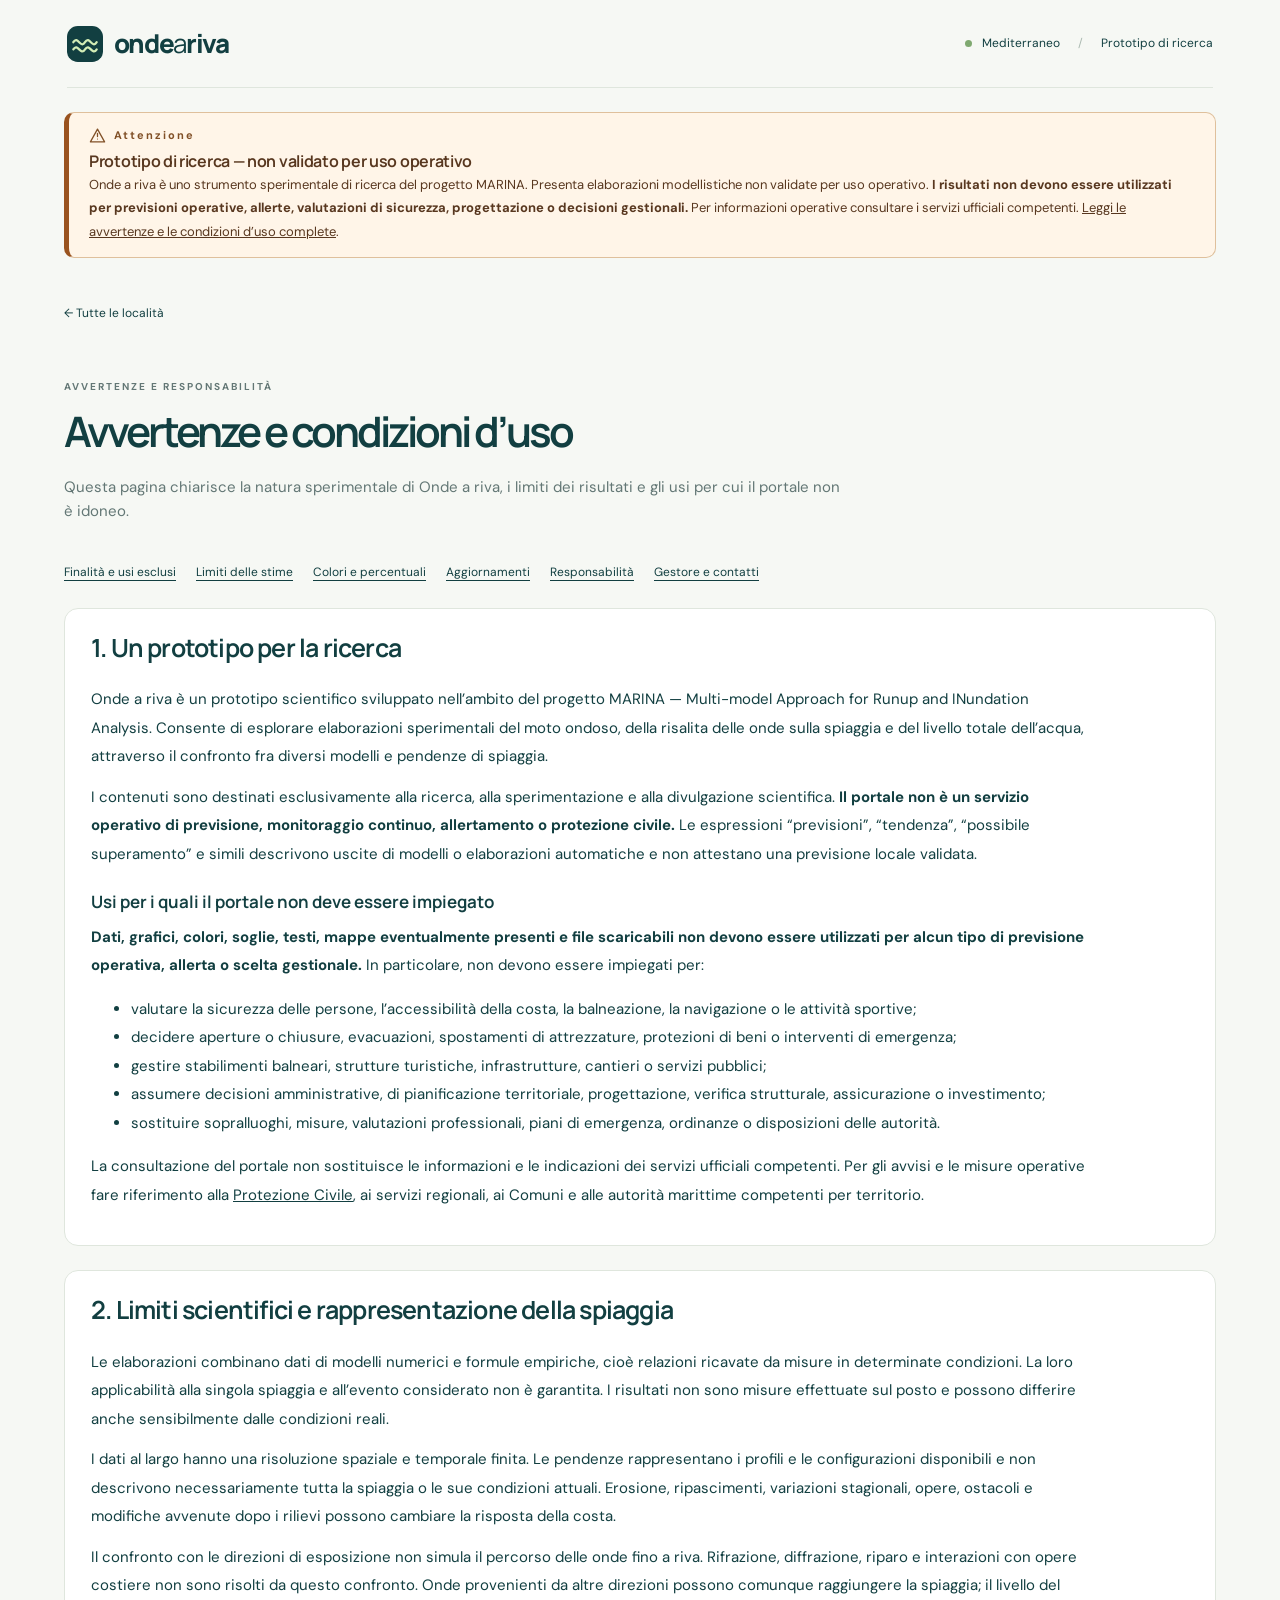
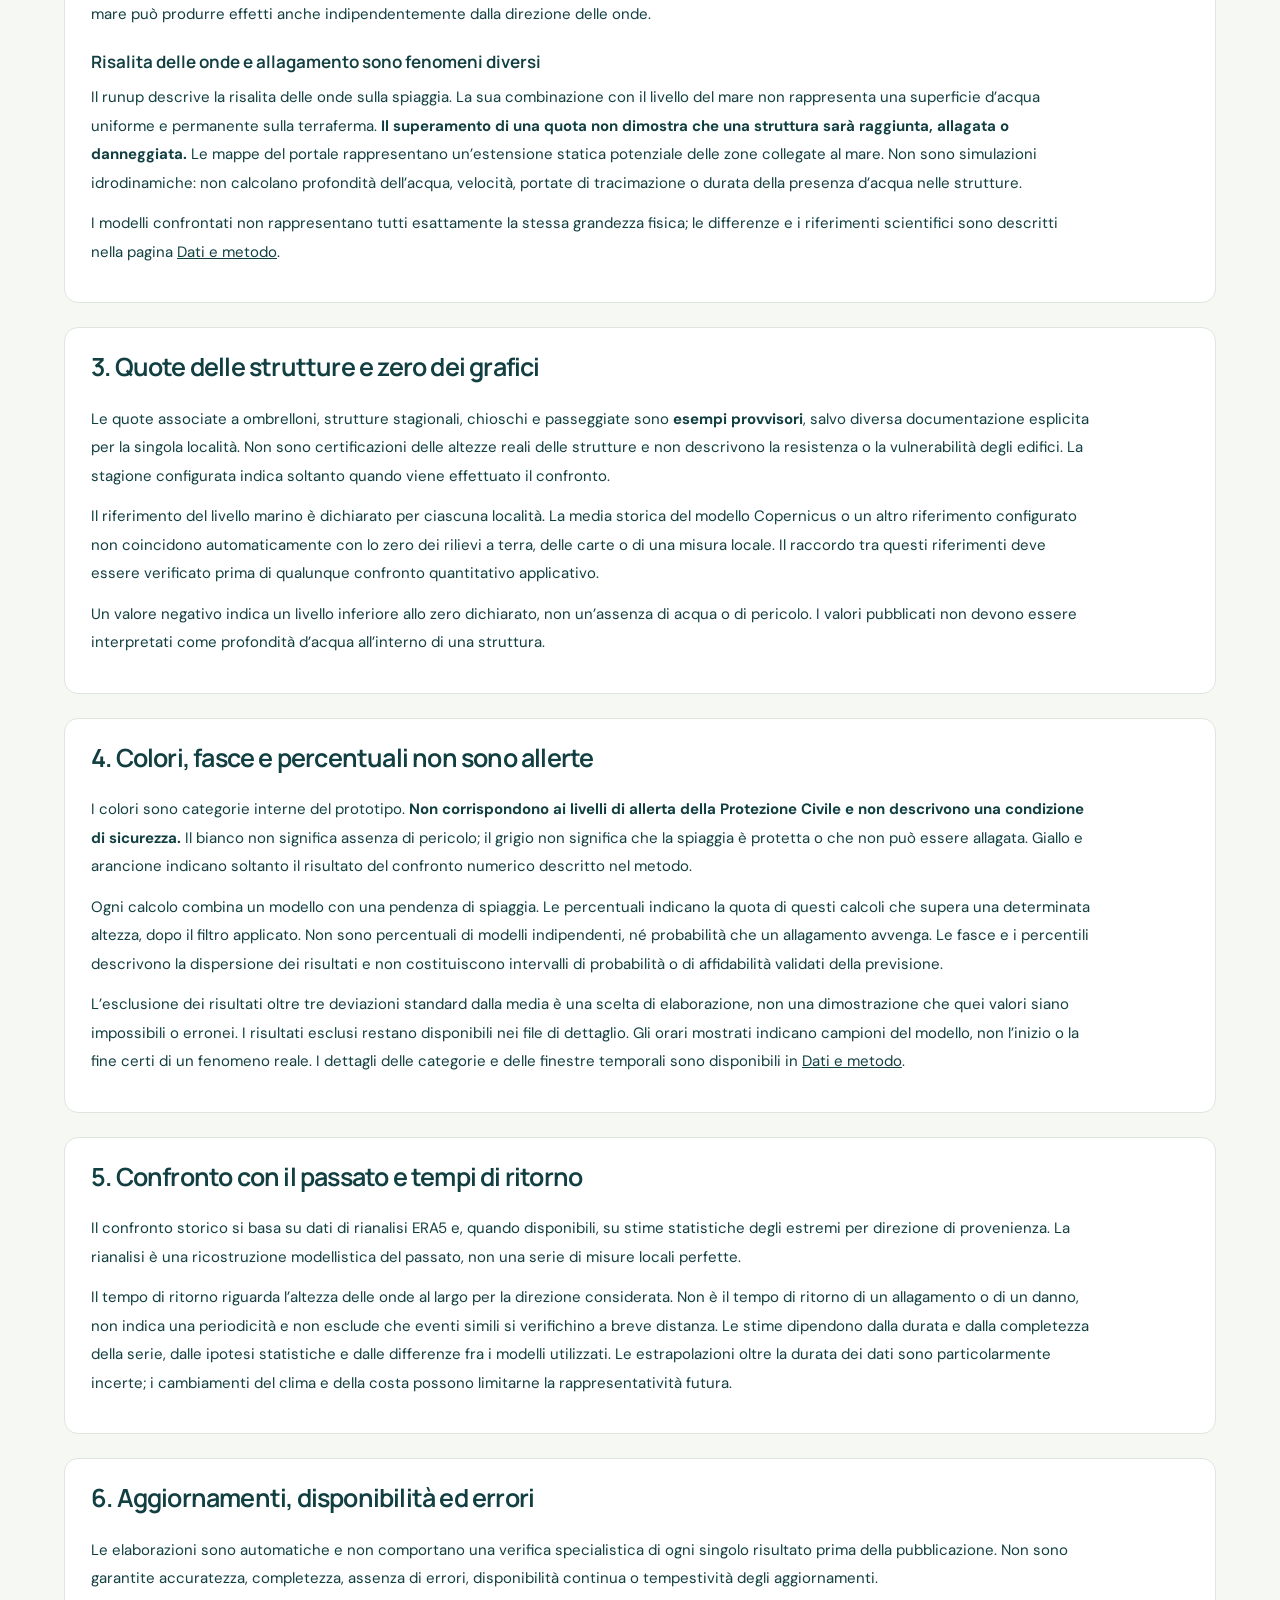
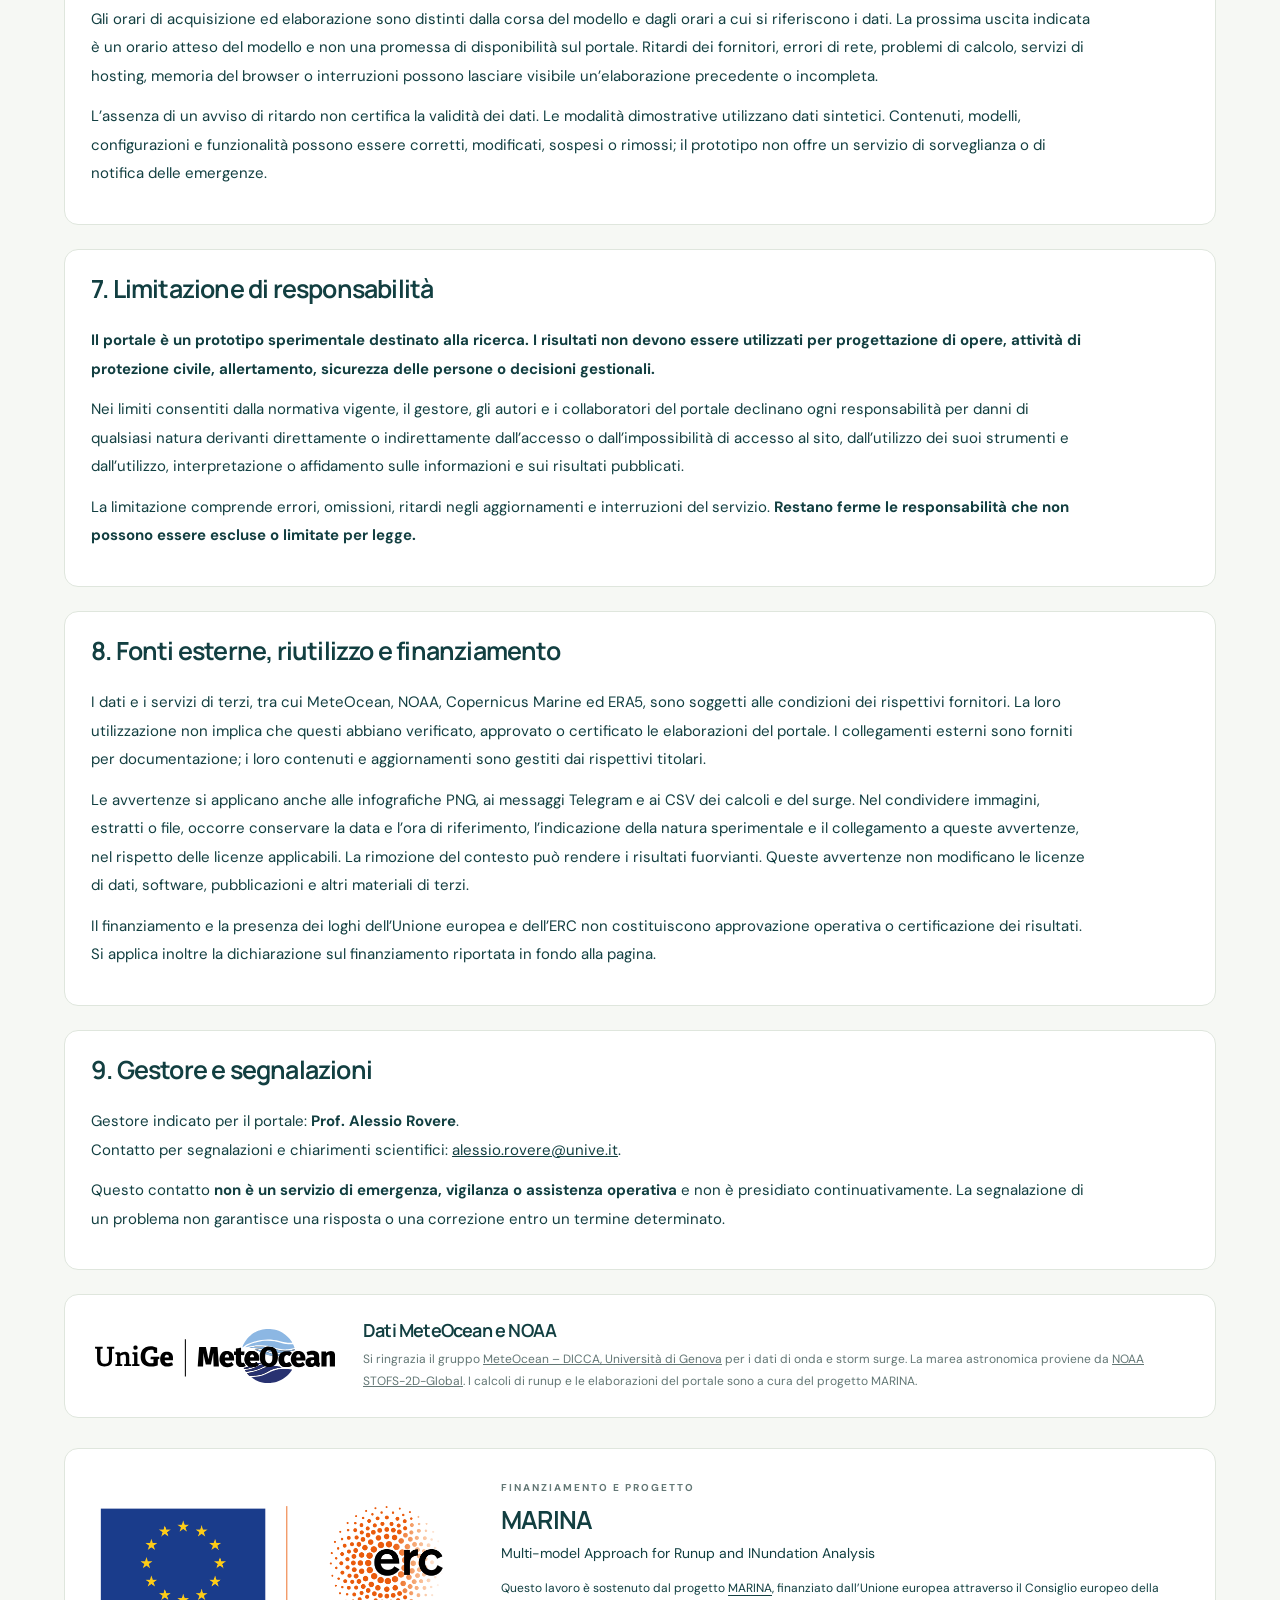
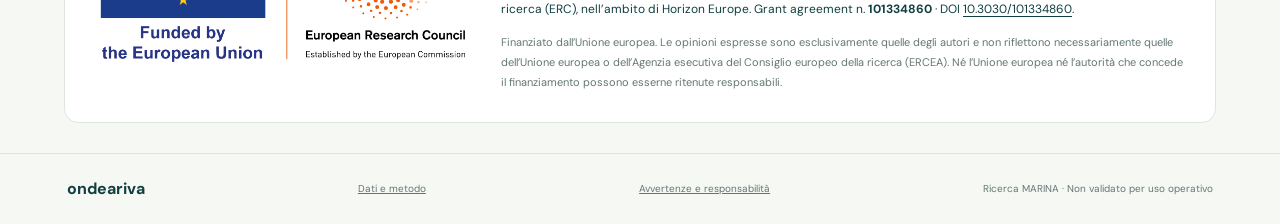
==== commit 27a4e1e5: "updates a disclaimer" ====
--- a/forecast_site/disclaimer.html
+++ b/forecast_site/disclaimer.html
@@ -6,19 +6,19 @@
   <meta name="description" content="Avvertenze, limiti scientifici e condizioni d’uso del prototipo sperimentale Onde a riva.">
   <title>Avvertenze e responsabilità · Onde a riva</title>
   <link rel="icon" href="icon.svg" type="image/svg+xml">
-  <link rel="stylesheet" href="styles.css?v=20261126-reader-v1">
+  <link rel="stylesheet" href="styles.css?v=20261127-research-v1">
 </head>
 <body>
   <a class="skip" href="#main">Vai al contenuto</a>
   <header class="topbar">
     <a class="brand" href="./" aria-label="Onde a riva, selezione località"><img src="icon.svg" alt="" width="36" height="36"><span>onde<span class="brand-light">a</span>riva</span></a>
-    <div class="top-meta"><span class="dot"></span> Mediterraneo <span class="divider">/</span> Prototipo scientifico</div>
+    <div class="top-meta"><span class="dot"></span> Mediterraneo <span class="divider">/</span> Prototipo di ricerca</div>
   </header>
   <main id="main">
     <aside id="experimental-disclaimer" class="experimental-disclaimer" aria-labelledby="experimental-title">
       <p class="eyebrow warning-label"><svg class="warning-icon" viewBox="0 0 24 24" width="17" height="17" fill="none" stroke="currentColor" stroke-width="1.8" stroke-linecap="round" stroke-linejoin="round" aria-hidden="true" focusable="false"><path d="M12 3 2 21h20L12 3Z"/><path d="M12 9v4.5"/><circle cx="12" cy="17" r=".8" fill="currentColor" stroke="none"/></svg><span>Attenzione</span></p>
-      <h2 id="experimental-title">Prototipo sperimentale — non utilizzare per previsioni o decisioni gestionali</h2>
-      <p>Questo sito presenta elaborazioni sperimentali non validate per uso operativo. <strong>Dati, grafici, soglie e risultati non devono essere utilizzati per alcun tipo di previsione, allerta o scelta gestionale</strong>, comprese le decisioni sulla gestione degli stabilimenti balneari, sulla pianificazione comunale e sulla sicurezza delle persone. Per informazioni operative consultare i servizi ufficiali competenti. <a href="disclaimer.html">Leggi le avvertenze e le condizioni d’uso complete</a>.</p>
+      <h2 id="experimental-title">Prototipo di ricerca — non validato per uso operativo</h2>
+      <p>Onde a riva è uno strumento sperimentale di ricerca del progetto MARINA. Presenta elaborazioni modellistiche non validate per uso operativo. <strong>I risultati non devono essere utilizzati per previsioni operative, allerte, valutazioni di sicurezza, progettazione o decisioni gestionali.</strong> Per informazioni operative consultare i servizi ufficiali competenti. <a href="disclaimer.html">Leggi le avvertenze e le condizioni d’uso complete</a>.</p>
     </aside>
 <a class="back" href="./">← Tutte le località</a>
 <div class="method-heading">
@@ -85,7 +85,7 @@
 <section id="terzi" class="panel method-section">
   <h2>8. Fonti esterne, riutilizzo e finanziamento</h2>
   <p>I dati e i servizi di terzi, tra cui MeteOcean, NOAA, Copernicus Marine ed ERA5, sono soggetti alle condizioni dei rispettivi fornitori. La loro utilizzazione non implica che questi abbiano verificato, approvato o certificato le elaborazioni del portale. I collegamenti esterni sono forniti per documentazione; i loro contenuti e aggiornamenti sono gestiti dai rispettivi titolari.</p>
-  <p>Nel condividere immagini, estratti o file, occorre conservare la data e l’ora di riferimento, l’indicazione della natura sperimentale e il collegamento a queste avvertenze, nel rispetto delle licenze applicabili. La rimozione del contesto può rendere i risultati fuorvianti. Queste avvertenze non modificano le licenze di dati, software, pubblicazioni e altri materiali di terzi.</p>
+  <p>Le avvertenze si applicano anche alle infografiche PNG, ai messaggi Telegram e ai CSV dei calcoli e del surge. Nel condividere immagini, estratti o file, occorre conservare la data e l’ora di riferimento, l’indicazione della natura sperimentale e il collegamento a queste avvertenze, nel rispetto delle licenze applicabili. La rimozione del contesto può rendere i risultati fuorvianti. Queste avvertenze non modificano le licenze di dati, software, pubblicazioni e altri materiali di terzi.</p>
   <p>Il finanziamento e la presenza dei loghi dell’Unione europea e dell’ERC non costituiscono approvazione operativa o certificazione dei risultati. Si applica inoltre la dichiarazione sul finanziamento riportata in fondo alla pagina.</p>
 </section>
 <section id="contatti" class="panel method-section">
@@ -111,6 +111,6 @@
       </div>
     </section>
   </main>
-  <footer><a class="footer-brand" href="./">ondeariva</a><a href="metodo.html">Dati e metodo</a><a href="disclaimer.html" aria-current="page">Avvertenze e responsabilità</a><span>Prototipo sperimentale</span></footer>
+  <footer><a class="footer-brand" href="./">ondeariva</a><a href="metodo.html">Dati e metodo</a><a href="disclaimer.html" aria-current="page">Avvertenze e responsabilità</a><span>Ricerca MARINA · Non validato per uso operativo</span></footer>
 </body>
 </html>
--- a/forecast_site/styles.css
+++ b/forecast_site/styles.css
@@ -188,3 +188,5 @@
 .beach-profile-panel{--beach-water:#2685a5;--beach-sand:#e7d9b8;--beach-edge:#b8a57d}.beach-profile-time{font-size:14px;line-height:1.6;margin:13px 0 0}.beach-profile-time span{display:block;color:var(--muted);font-size:13px}.beach-direction-note{font-size:14px;margin:9px 0;padding:8px 12px;border-left:3px solid #788c86;background:#ffffff75}.beach-profile-drawing{width:100%;margin-top:10px}.beach-profile-drawing>svg{display:block;width:100%;height:auto;overflow:visible;color:var(--ink)}.beach-profile-drawing text{font:13px Arial,sans-serif;fill:var(--ink)}.beach-profile-drawing .beach-small{font-size:12px;fill:#45635e}.beach-profile-drawing .beach-index{font-size:11px;font-weight:700}.beach-sand{fill:var(--beach-sand)}.beach-surface{fill:none;stroke:var(--beach-edge);stroke-width:2}.beach-upper-water{fill:var(--beach-water);opacity:.2}.beach-mean-water{fill:var(--beach-water);opacity:.52}.beach-wave-line{fill:none;stroke:var(--beach-water);stroke-width:3;stroke-linecap:round;stroke-linejoin:round}.beach-tail-line{fill:none;stroke:var(--beach-water);stroke-width:2;stroke-linecap:round;stroke-dasharray:1 6}.beach-tail-end{fill:#fff;stroke:var(--beach-water);stroke-width:1.5}.beach-zero{stroke:#8eaaa0;stroke-width:1;stroke-dasharray:4 6}.beach-structure-dot{fill:#fffdf7;stroke:#45635e;stroke-width:1}.beach-away{--beach-water:#738882}.beach-profile-legend{display:flex;flex-wrap:wrap;gap:8px 20px;font-size:13px;line-height:1.6;margin:14px 0 19px}.beach-profile-legend>span{display:inline-flex;align-items:center;gap:7px;max-width:100%}.beach-profile-legend i{display:inline-block;flex:none;width:22px;height:8px;background:var(--beach-water);border-radius:3px}.beach-profile-legend .beach-upper-key{opacity:.25}.beach-profile-legend .beach-tail-key{height:0;background:transparent;border-top:2px dotted var(--beach-water);border-radius:0}.beach-profile-assets{display:grid;grid-template-columns:repeat(auto-fit,minmax(210px,1fr));gap:18px;border-top:1px solid var(--impact-border);padding-top:16px}.beach-asset-heading{display:flex;gap:7px;flex-wrap:wrap;align-items:center;font-size:16px}.beach-asset-heading>span:last-child{font-size:13px;color:var(--muted);white-space:nowrap}.beach-asset-heading svg{width:24px;height:25px}.beach-asset-number{display:inline-grid;place-items:center;width:19px;height:19px;border:1px solid #82988d;border-radius:50%;background:#fffdf7;font-size:12px}.beach-reach{font-size:14px;margin:8px 0;line-height:1.7}.beach-reach strong{font-size:25px;font-weight:650;white-space:nowrap}.beach-meter{height:6px;background:#123f4112;border-radius:5px;overflow:hidden}.beach-meter>span{display:block;height:100%;background:var(--beach-water)}.beach-profile-note{font-size:12px!important;line-height:1.7;margin:14px 0 0!important;color:#45635e}.beach-season-note{font-size:12px;color:var(--muted)}
 @media(max-width:600px){.beach-profile-assets{grid-template-columns:repeat(2,minmax(0,1fr));gap:14px}.beach-asset-heading{font-size:14px;gap:5px}.beach-asset-heading>span:last-child{display:block;width:100%;padding-left:0;font-size:12px}.beach-asset-heading svg{width:21px;height:22px}.beach-reach{font-size:14px}.beach-reach strong{font-size:23px}.beach-profile-drawing{margin-top:0}.beach-profile-time strong{font-size:13px}.beach-profile-legend{font-size:12px;gap:8px 15px}}
 @media(max-width:340px){.beach-profile-assets{grid-template-columns:1fr}}
+
+.map-direction-status{font-size:15px;line-height:1.7;background:#edf0ef;border-left:4px solid #788c86;padding:16px 18px;border-radius:6px;margin:18px 0}.beach-profile-panel .beach-direction-note{line-height:1.7}
